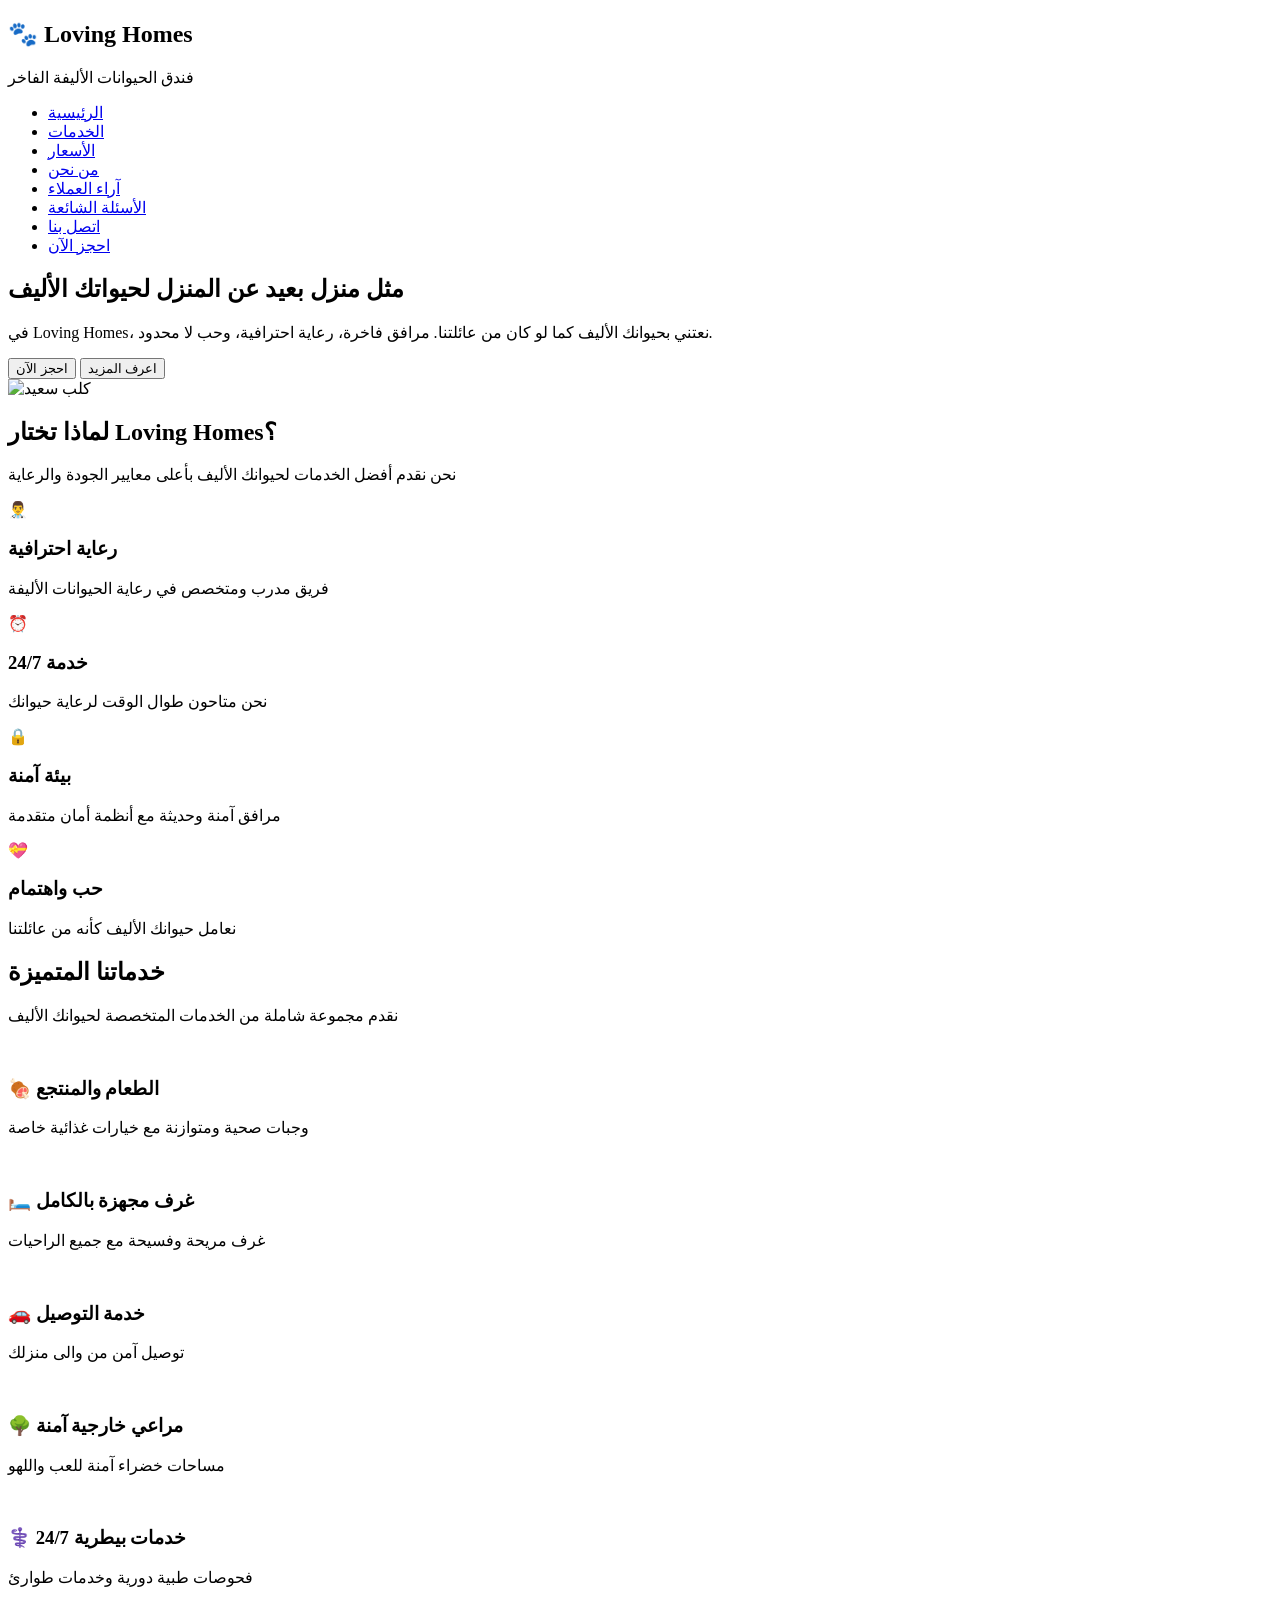
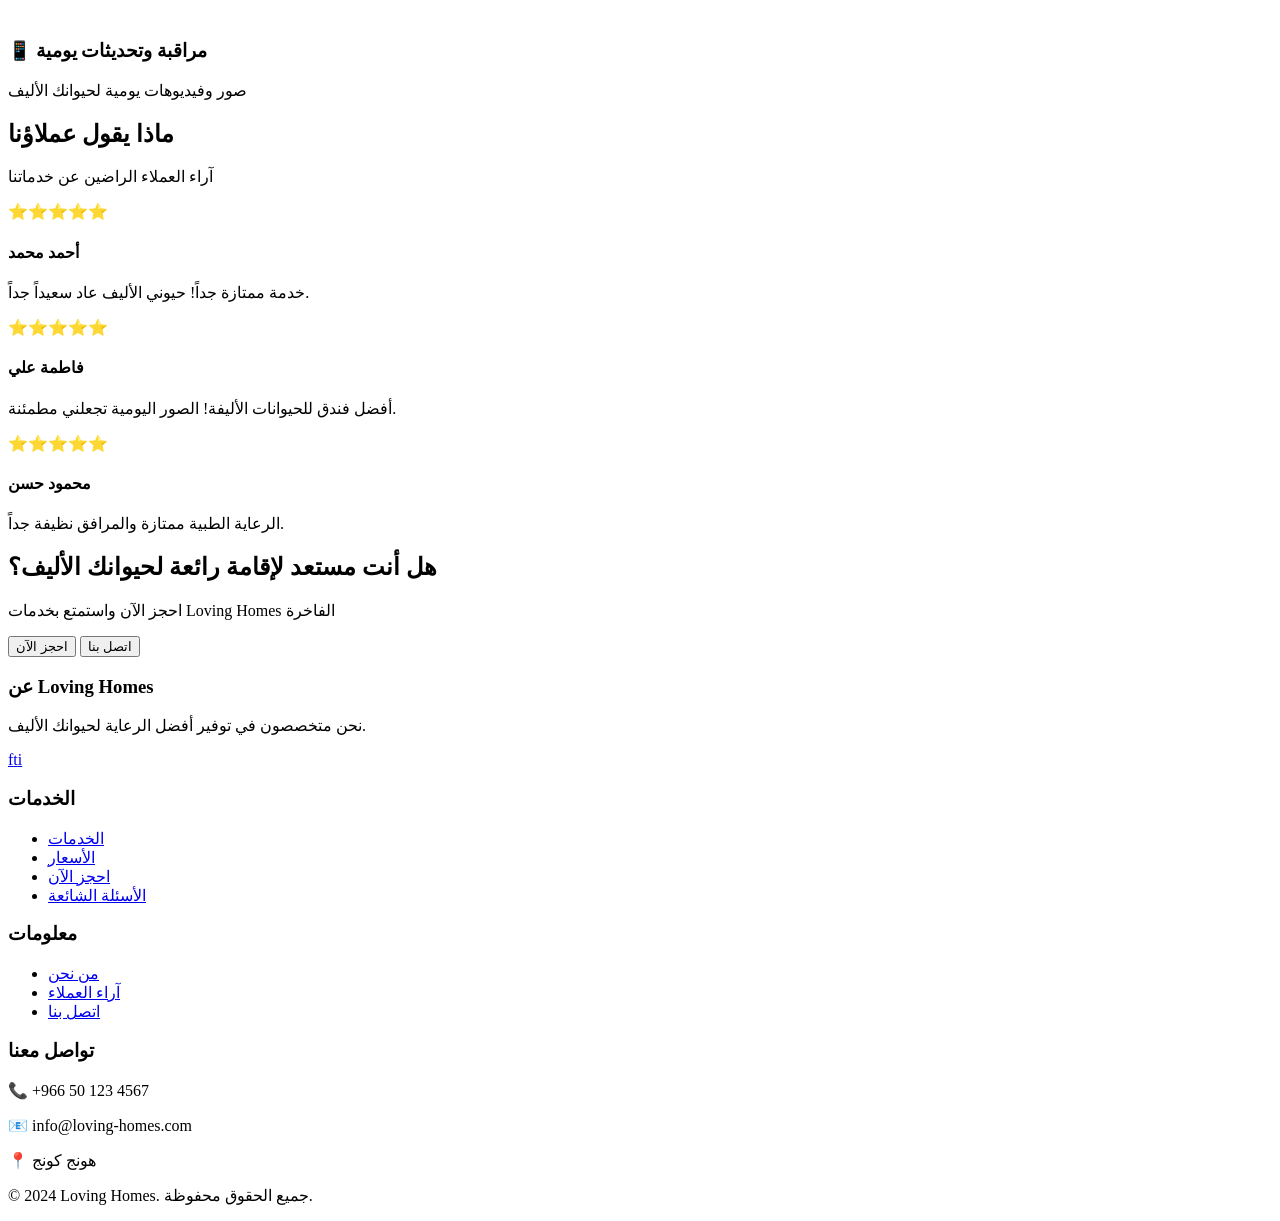
==== index.html @ bfa2dc3f "Add files via upload" ====
<!DOCTYPE html>
<html lang="ar">
<head>
    <meta charset="UTF-8">
    <meta name="viewport" content="width=device-width, initial-scale=1.0">
    <title>Loving Homes - فندق الحيوانات الأليفة الفاخر</title>
    <link rel="preconnect" href="https://fonts.googleapis.com">
    <link rel="preconnect" href="https://fonts.gstatic.com" crossorigin>
    <link href="https://fonts.googleapis.com/css2?family=Tajawal:wght@400;500;600;700;900&display=swap" rel="stylesheet">
    <link rel="stylesheet" href="css/style.css">
</head>
<body>
    <header>
        <div class="container">
            <nav class="navbar">
                <div class="navbar-brand">
                    <h1>🐾 Loving Homes</h1>
                    <p data-i18n="brand_subtitle">فندق الحيوانات الأليفة الفاخر</p>
                </div>
                <ul class="nav-menu">
                    <li><a href="index.html" data-i18n="nav_home">الرئيسية</a></li>
                    <li><a href="pages/services.html" data-i18n="nav_services">الخدمات</a></li>
                    <li><a href="pages/pricing.html" data-i18n="nav_pricing">الأسعار</a></li>
                    <li><a href="pages/about.html" data-i18n="nav_about">من نحن</a></li>
                    <li><a href="pages/testimonials.html" data-i18n="nav_testimonials">آراء العملاء</a></li>
                    <li><a href="pages/faq.html" data-i18n="nav_faq">الأسئلة الشائعة</a></li>
                    <li><a href="pages/contact.html" data-i18n="nav_contact">اتصل بنا</a></li>
                    <li><a href="pages/booking.html" class="btn-book" data-i18n="nav_book">احجز الآن</a></li>
                </ul>
                <div class="hamburger"><span></span><span></span><span></span></div>
            </nav>
        </div>
    </header>

    <section class="hero">
        <div class="container">
            <div class="hero-content">
                <div class="hero-text">
                    <h1 data-i18n="hero_title">مثل <span class="highlight">منزل بعيد عن المنزل</span> لحيواتك الأليف</h1>
                    <p data-i18n="hero_subtitle">في Loving Homes، نعتني بحيوانك الأليف كما لو كان من عائلتنا. مرافق فاخرة، رعاية احترافية، وحب لا محدود.</p>
                    <div class="hero-buttons">
                        <button class="btn btn-primary" onclick="window.location.href='pages/booking.html'" data-i18n="btn_book_now">احجز الآن</button>
                        <button class="btn btn-secondary" onclick="window.location.href='pages/services.html'" data-i18n="btn_learn_more">اعرف المزيد</button>
                    </div>
                </div>
                <div class="hero-banner">
                    <img src="images/yara1.jpg" alt="كلب سعيد">
                </div>
            </div>
        </div>
    </section>

    <section class="why-choose">
        <div class="container">
            <h2 data-i18n="why_choose_title">لماذا تختار Loving Homes؟</h2>
            <p data-i18n="why_choose_subtitle">نحن نقدم أفضل الخدمات لحيوانك الأليف بأعلى معايير الجودة والرعاية</p>
            <div class="features-grid">
                <div class="feature-card">
                    <div class="feature-icon">👨‍⚕️</div>
                    <h3 data-i18n="feat1_title">رعاية احترافية</h3>
                    <p data-i18n="feat1_desc">فريق مدرب ومتخصص في رعاية الحيوانات الأليفة</p>
                </div>
                <div class="feature-card">
                    <div class="feature-icon">⏰</div>
                    <h3 data-i18n="feat2_title">خدمة 24/7</h3>
                    <p data-i18n="feat2_desc">نحن متاحون طوال الوقت لرعاية حيوانك</p>
                </div>
                <div class="feature-card">
                    <div class="feature-icon">🔒</div>
                    <h3 data-i18n="feat3_title">بيئة آمنة</h3>
                    <p data-i18n="feat3_desc">مرافق آمنة وحديثة مع أنظمة أمان متقدمة</p>
                </div>
                <div class="feature-card">
                    <div class="feature-icon">💝</div>
                    <h3 data-i18n="feat4_title">حب واهتمام</h3>
                    <p data-i18n="feat4_desc">نعامل حيوانك الأليف كأنه من عائلتنا</p>
                </div>
            </div>
        </div>
    </section>

    <section class="services">
        <div class="container">
            <h2 class="section-title" data-i18n="services_title">خدماتنا المتميزة</h2>
            <p class="section-subtitle" data-i18n="services_subtitle">نقدم مجموعة شاملة من الخدمات المتخصصة لحيوانك الأليف</p>
            <div class="services-grid">
                <div class="service-card">
                    <div class="service-image"><img src="images/123.jpg" alt=""></div>
                    <div class="service-content">
                        <h3 data-i18n="srv1_title">🍖 الطعام والمنتجع</h3>
                        <p data-i18n="srv1_desc">وجبات صحية ومتوازنة مع خيارات غذائية خاصة</p>
                    </div>
                </div>
                <div class="service-card">
                    <div class="service-image"><img src="images/124.png" alt=""></div>
                    <div class="service-content">
                        <h3 data-i18n="srv2_title">🛏️ غرف مجهزة بالكامل</h3>
                        <p data-i18n="srv2_desc">غرف مريحة وفسيحة مع جميع الراحيات</p>
                    </div>
                </div>
                <div class="service-card">
                    <div class="service-image"><img src="images/125.jpg" alt=""></div>
                    <div class="service-content">
                        <h3 data-i18n="srv3_title">🚗 خدمة التوصيل</h3>
                        <p data-i18n="srv3_desc">توصيل آمن من والى منزلك</p>
                    </div>
                </div>
                <div class="service-card">
                    <div class="service-image"><img src="images/126.png" alt=""></div>
                    <div class="service-content">
                        <h3 data-i18n="srv4_title">🌳 مراعي خارجية آمنة</h3>
                        <p data-i18n="srv4_desc">مساحات خضراء آمنة للعب واللهو</p>
                    </div>
                </div>
                <div class="service-card">
                    <div class="service-image"><img src="images/127.jpg" alt=""></div>
                    <div class="service-content">
                        <h3 data-i18n="srv5_title">⚕️ خدمات بيطرية 24/7</h3>
                        <p data-i18n="srv5_desc">فحوصات طبية دورية وخدمات طوارئ</p>
                    </div>
                </div>
                <div class="service-card">
                    <div class="service-image"><img src="images/128.jpg" alt=""></div>
                    <div class="service-content">
                        <h3 data-i18n="srv6_title">📱 مراقبة وتحديثات يومية</h3>
                        <p data-i18n="srv6_desc">صور وفيديوهات يومية لحيوانك الأليف</p>
                    </div>
                </div>
            </div>
        </div>
    </section>

    <section class="testimonials">
        <div class="container">
            <h2 class="section-title" data-i18n="testimonials_title">ماذا يقول عملاؤنا</h2>
            <p class="section-subtitle" data-i18n="testimonials_subtitle">آراء العملاء الراضين عن خدماتنا</p>
            <div class="testimonials-grid">
                <div class="testimonial-card">
                    <div class="stars">⭐⭐⭐⭐⭐</div>
                    <h4 data-i18n="test_r1_name">أحمد محمد</h4>
                    <p data-i18n="test_r1_text">خدمة ممتازة جداً! حيوني الأليف عاد سعيداً جداً.</p>
                </div>
                <div class="testimonial-card">
                    <div class="stars">⭐⭐⭐⭐⭐</div>
                    <h4 data-i18n="test_r2_name">فاطمة علي</h4>
                    <p data-i18n="test_r2_text">أفضل فندق للحيوانات الأليفة! الصور اليومية تجعلني مطمئنة.</p>
                </div>
                <div class="testimonial-card">
                    <div class="stars">⭐⭐⭐⭐⭐</div>
                    <h4 data-i18n="test_r3_name">محمود حسن</h4>
                    <p data-i18n="test_r3_text">الرعاية الطبية ممتازة والمرافق نظيفة جداً.</p>
                </div>
            </div>
        </div>
    </section>

    <section class="cta-section">
        <div class="container">
            <h2 data-i18n="cta_title">هل أنت مستعد لإقامة رائعة لحيوانك الأليف؟</h2>
            <p data-i18n="cta_subtitle">احجز الآن واستمتع بخدمات Loving Homes الفاخرة</p>
            <div class="cta-buttons">
                <button class="cta-btn cta-btn-primary" onclick="window.location.href='pages/booking.html'" data-i18n="btn_book_now">احجز الآن</button>
                <button class="cta-btn cta-btn-secondary" onclick="window.location.href='pages/contact.html'" data-i18n="btn_contact">اتصل بنا</button>
            </div>
        </div>
    </section>

    <footer>
        <div class="container">
            <div class="footer-content">
                <div class="footer-section">
                    <h3 data-i18n="footer_about_title">عن Loving Homes</h3>
                    <p data-i18n="footer_about_desc">نحن متخصصون في توفير أفضل الرعاية لحيوانك الأليف.</p>
                    <div class="social-icons">
                        <a href="#">f</a><a href="#">t</a><a href="#">i</a>
                    </div>
                </div>
                <div class="footer-section">
                    <h3 data-i18n="footer_services">الخدمات</h3>
                    <ul>
                        <li><a href="pages/services.html" data-i18n="nav_services">الخدمات</a></li>
                        <li><a href="pages/pricing.html" data-i18n="nav_pricing">الأسعار</a></li>
                        <li><a href="pages/booking.html" data-i18n="nav_book">احجز الآن</a></li>
                        <li><a href="pages/faq.html" data-i18n="nav_faq">الأسئلة الشائعة</a></li>
                    </ul>
                </div>
                <div class="footer-section">
                    <h3 data-i18n="footer_info">معلومات</h3>
                    <ul>
                        <li><a href="pages/about.html" data-i18n="nav_about">من نحن</a></li>
                        <li><a href="pages/testimonials.html" data-i18n="nav_testimonials">آراء العملاء</a></li>
                        <li><a href="pages/contact.html" data-i18n="nav_contact">اتصل بنا</a></li>
                    </ul>
                </div>
                <div class="footer-section">
                    <h3 data-i18n="footer_contact_title">تواصل معنا</h3>
                    <p>📞 +966 50 123 4567</p>
                    <p>📧 info@loving-homes.com</p>
                    <p>📍 <span data-i18n="contact_address2">هونج كونج</span></p>
                </div>
            </div>
            <div class="footer-bottom">
                <p>&copy; 2024 Loving Homes. <span data-i18n="footer_rights">جميع الحقوق محفوظة.</span></p>
            </div>
        </div>
    </footer>

    <script src="js/script.js"></script>
</body>
</html>
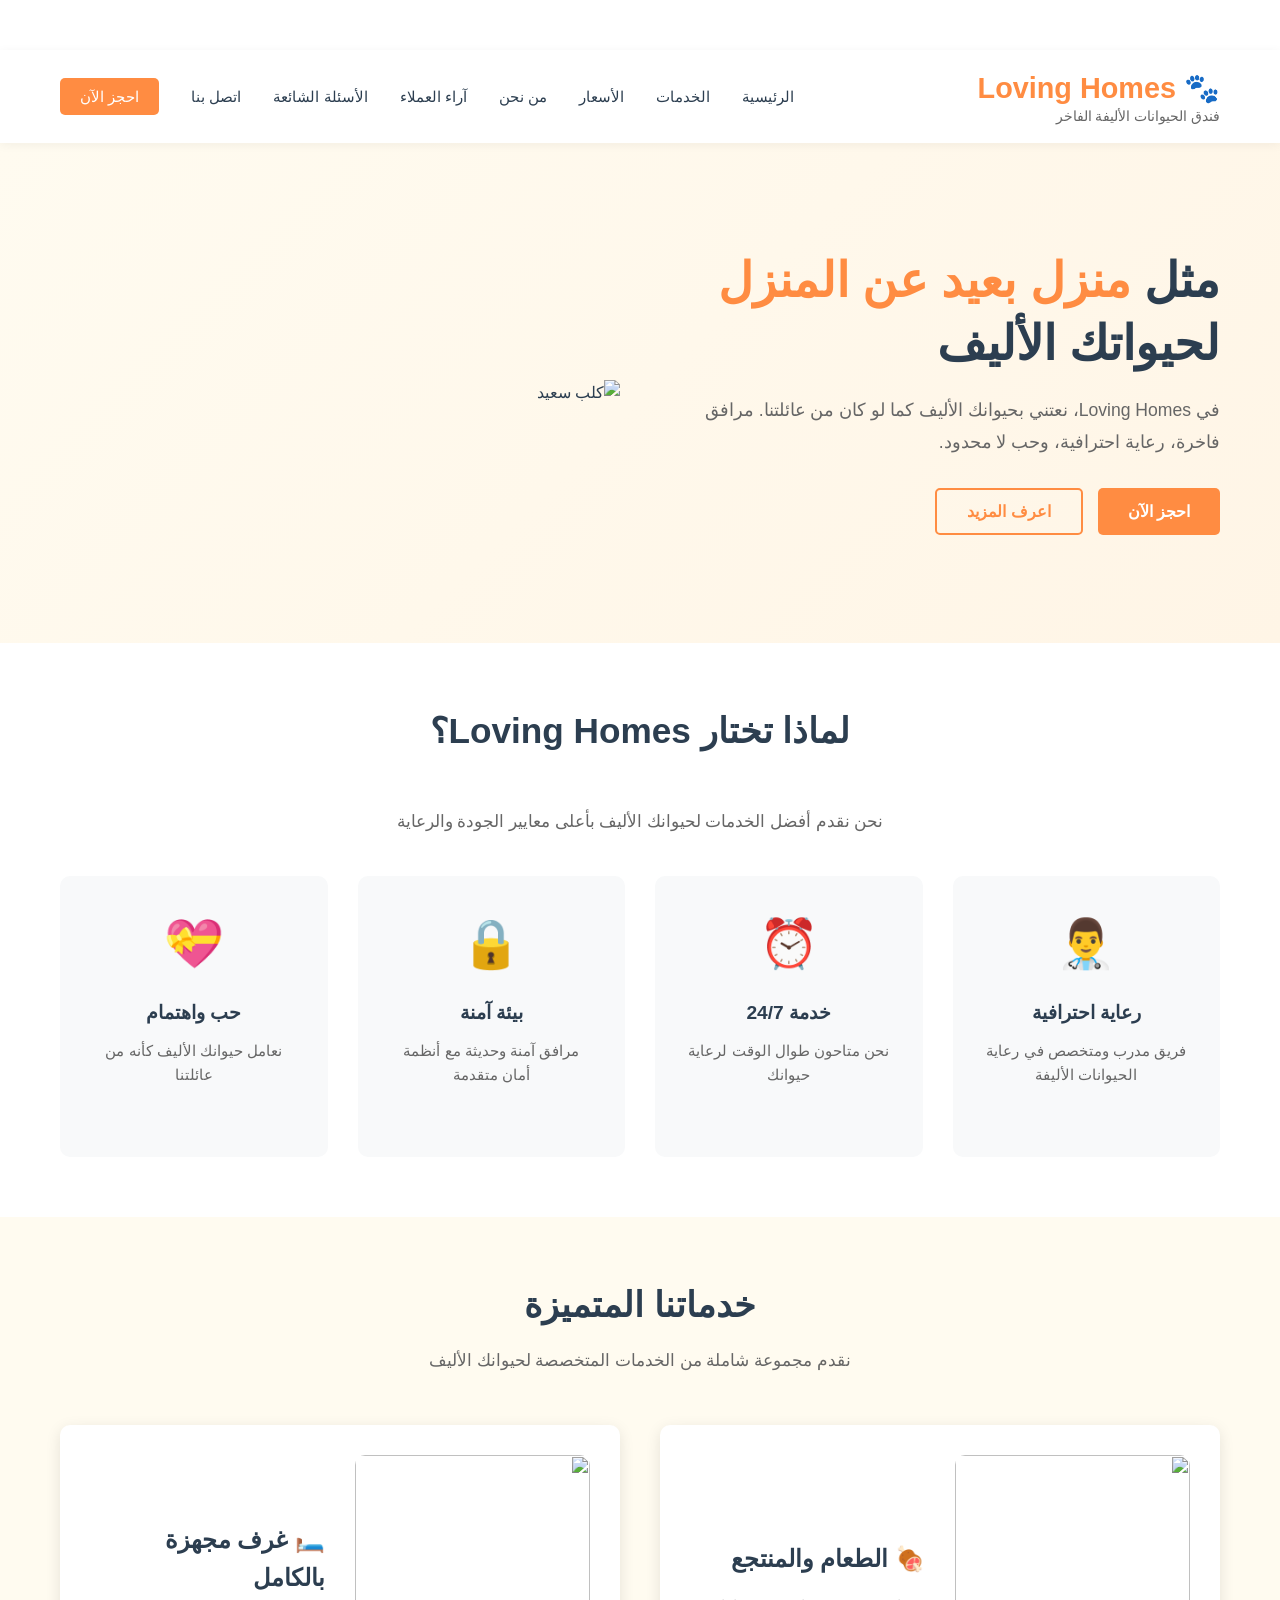
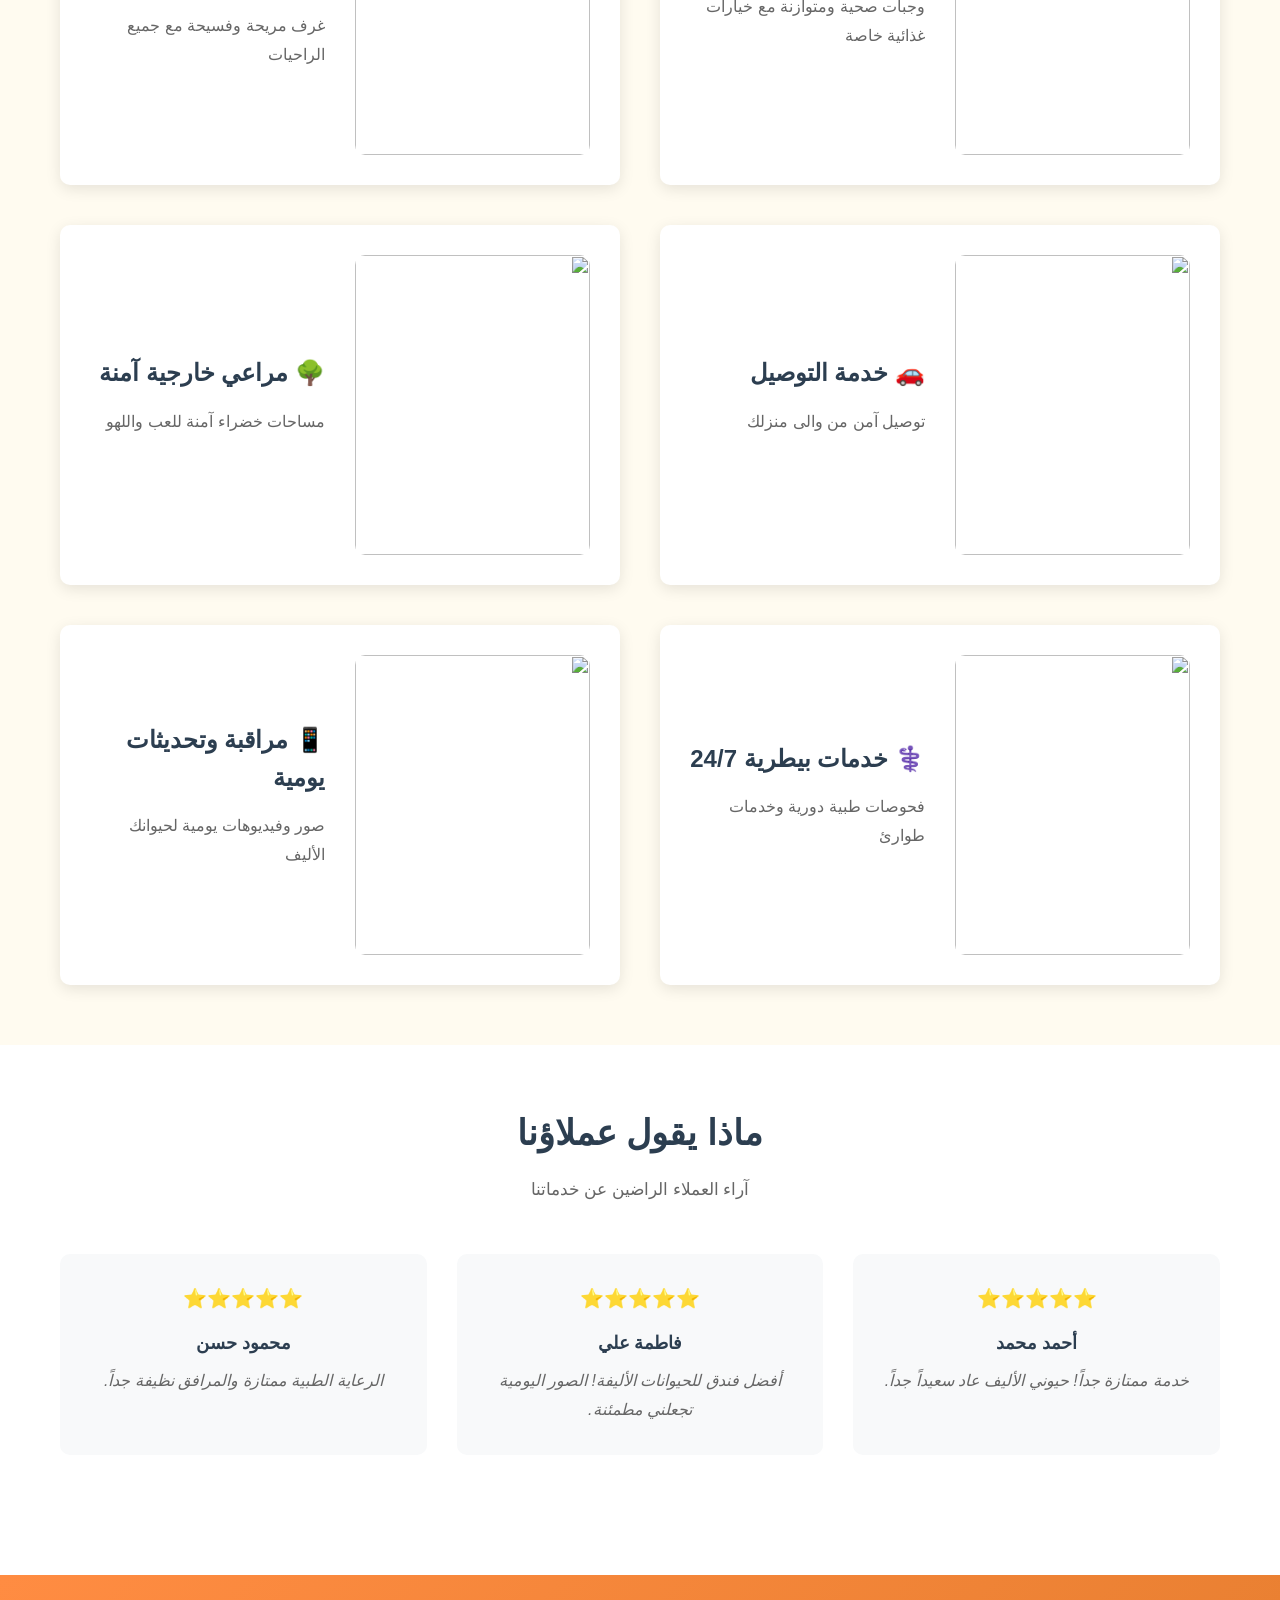
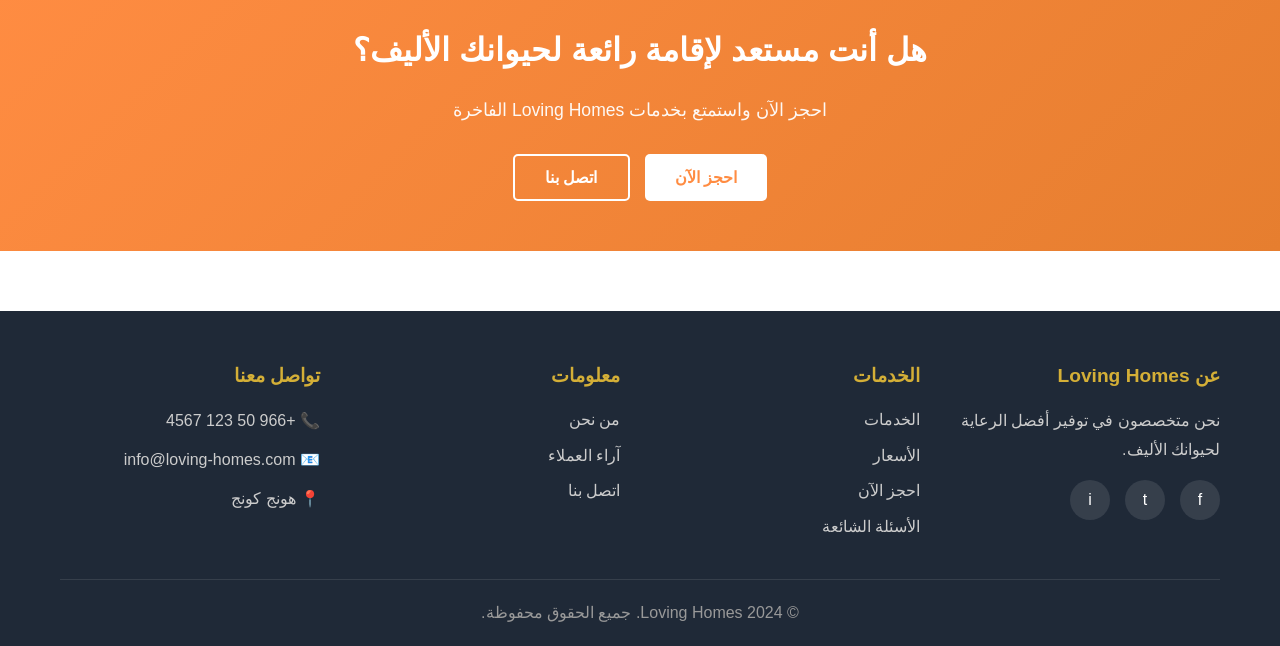
==== commit 171f64a5: "Update index.html" ====
--- a/index.html
+++ b/index.html
@@ -7,7 +7,7 @@
     <link rel="preconnect" href="https://fonts.googleapis.com">
     <link rel="preconnect" href="https://fonts.gstatic.com" crossorigin>
     <link href="https://fonts.googleapis.com/css2?family=Tajawal:wght@400;500;600;700;900&display=swap" rel="stylesheet">
-    <link rel="stylesheet" href="css/style.css">
+    <link rel="stylesheet" href="style.css">
 </head>
 <body>
     <header>
--- a/style.css
+++ b/style.css
@@ -0,0 +1,1757 @@
+/* ==================== ROOT VARIABLES (متغيرات الألوان والظلال) ====================
+   هنا بنعرف كل الألوان والقيم المتكررة في الموقع كمتغيرات CSS
+   بدل ما نكرر نفس اللون في كل مكان، بنكتبه مرة واحدة هنا ونستخدم اسمه
+   مثلاً: var(--primary-orange) بدل ما نكتب #FF8C42 في كل مكان
+==================== */
+:root {
+    --primary-orange: #FF8C42;      /* اللون البرتقالي الرئيسي للموقع */
+    --secondary-gold: #D4AF37;      /* اللون الذهبي الثانوي */
+    --dark-bg: #1F2937;             /* لون الخلفية الداكنة (الفوتر) */
+    --light-bg: #F8F9FA;            /* لون الخلفية الفاتحة */
+    --cream-bg: #FFFBF0;            /* لون الخلفية الكريمي/الدافئ */
+    --text-dark: #2C3E50;           /* لون النص الداكن الرئيسي */
+    --text-light: #666;             /* لون النص الفاتح (الوصف والتفاصيل) */
+    --blue-package: #3B82F6;        /* لون حزمة اليوم الزرقاء */
+    --purple-package: #8B5CF6;      /* لون الحزمة المميزة البنفسجية */
+    --border-color: #E5E7EB;        /* لون الحدود والفواصل */
+    --shadow: 0 4px 15px rgba(0, 0, 0, 0.1);              /* ظل خفيف افتراضي */
+    --shadow-hover: 0 8px 25px rgba(255, 140, 66, 0.2);   /* ظل عند الـ hover باللون البرتقالي */
+}
+
+/* ==================== GENERAL STYLES (الأنماط العامة لكل الموقع) ====================
+   هذه الأنماط تؤثر على كل عناصر الموقع بشكل عام
+==================== */
+* {
+    margin: 0;          /* إلغاء الـ margin الافتراضي من كل العناصر */
+    padding: 0;         /* إلغاء الـ padding الافتراضي من كل العناصر */
+    box-sizing: border-box; /* يجعل الـ padding والـ border جزء من الحجم الكلي للعنصر */
+}
+
+html {
+    scroll-behavior: smooth; /* تفعيل التمرير السلس عند الضغط على روابط الأقسام */
+}
+
+body {
+    font-family: 'Tajawal', sans-serif; /* خط عربي احترافي يدعم العربية والإنجليزية */
+    direction: rtl;                     /* اتجاه النص من اليمين لليسار (للعربية) */
+    background-color: #fff;             /* خلفية بيضاء للصفحة */
+    color: var(--text-dark);            /* لون النص الافتراضي */
+    line-height: 1.6;                   /* ارتفاع السطر للقراءة المريحة */
+}
+
+/* الحاوية الرئيسية - تحدد عرض المحتوى وتوسطه في الصفحة */
+.container {
+    max-width: 1200px;  /* أقصى عرض للمحتوى */
+    margin: 0 auto;     /* توسيط أفقي تلقائي */
+    padding: 0 20px;    /* مسافة جانبية صغيرة لتجنب لصق المحتوى بالحواف */
+}
+
+/* ==================== HEADER & NAVIGATION (الهيدر وشريط التنقل) ====================
+   الهيدر ثابت في أعلى الصفحة ويظهر فوق كل المحتوى
+==================== */
+header {
+    background-color: #fff;
+    box-shadow: 0 2px 10px rgba(0, 0, 0, 0.05); /* ظل خفيف يميزه عن المحتوى */
+    position: sticky;   /* يبقى ثابتاً في الأعلى عند التمرير */
+    top: 0;             /* ملتصق بأعلى الصفحة */
+    z-index: 1000;      /* يظهر فوق كل العناصر الأخرى */
+}
+
+/* شريط التنقل - يوزع الشعار وروابط القائمة بشكل أفقي */
+.navbar {
+    display: flex;
+    justify-content: space-between; /* الشعار على اليمين، الروابط على اليسار */
+    align-items: center;            /* توسيط عمودي */
+    padding: 15px 0;
+    flex-wrap: wrap;                /* يسمح بالالتفاف على الشاشات الصغيرة */
+}
+
+/* اسم الموقع في الشعار */
+.navbar-brand h1 {
+    font-size: 1.8rem;
+    color: var(--primary-orange); /* لون برتقالي مميز للشعار */
+    font-weight: 900;
+}
+
+/* الجملة الوصفية تحت الشعار */
+.navbar-brand p {
+    font-size: 0.85rem;
+    color: var(--text-light);
+    margin-top: -5px; /* ترفعه قليلاً تحت الشعار */
+}
+
+/* قائمة روابط التنقل */
+.nav-menu {
+    display: flex;
+    list-style: none;   /* إخفاء النقاط الافتراضية للقائمة */
+    gap: 2rem;          /* مسافة بين كل رابط */
+    align-items: center;
+}
+
+/* روابط التنقل */
+.nav-menu a {
+    text-decoration: none;             /* إخفاء التسطير */
+    color: var(--text-dark);
+    font-weight: 500;
+    transition: color 0.3s ease;       /* انتقال سلس للون عند الـ hover */
+    font-size: 0.95rem;
+}
+
+/* لون الرابط عند المرور فوقه */
+.nav-menu a:hover {
+    color: var(--primary-orange);
+}
+
+/* زر "احجز الآن" في الناف - يختلف عن باقي الروابط بخلفية ملونة */
+.btn-book {
+    background-color: var(--primary-orange) !important;
+    color: white !important;
+    padding: 10px 20px !important;
+    border-radius: 5px;
+    transition: background-color 0.3s ease;
+}
+
+.btn-book:hover {
+    background-color: #E67E2F !important; /* درجة أغمق عند الـ hover */
+}
+
+.contact-info {
+    display: flex;
+    gap: 2rem;
+    font-size: 0.9rem;
+    color: var(--text-light);
+}
+
+.contact-info span {
+    display: flex;
+    align-items: center;
+    gap: 0.5rem;
+}
+
+/* أيقونة القائمة للموبايل (ثلاثة خطوط - hamburger menu) */
+.hamburger {
+    display: none;          /* مخفي على الشاشات الكبيرة */
+    flex-direction: column;
+    cursor: pointer;
+}
+
+/* كل خط من خطوط الـ hamburger */
+.hamburger span {
+    width: 25px;
+    height: 3px;
+    background-color: var(--text-dark);
+    margin: 5px 0;
+    transition: 0.3s; /* للأنيميشن المستقبلية */
+}
+
+/* ==================== HERO SECTION (القسم الرئيسي في أعلى الصفحة) ====================
+   أول شيء يراه الزائر - يحتوي على الشعار والصورة الرئيسية
+==================== */
+.hero {
+    background: linear-gradient(135deg, var(--cream-bg) 0%, #FFF5E6 100%); /* تدرج لوني دافئ */
+    padding: 60px 0;
+    display: flex;
+    align-items: center;
+    min-height: 500px; /* ارتفاع أدنى لضمان مظهر جيد */
+}
+
+/* شبكة العمودين: النص على اليمين، الصورة على اليسار */
+.hero-content {
+    display: grid;
+    grid-template-columns: 1fr 1fr; /* عمودان متساويان */
+    gap: 40px;
+    align-items: center;
+}
+
+/* العنوان الرئيسي الكبير */
+.hero-text h1 {
+    font-size: 3rem;
+    color: var(--text-dark);
+    margin-bottom: 20px;
+    line-height: 1.3; /* مسافة بين السطور للعنوان الكبير */
+}
+
+/* الكلمات المميزة باللون البرتقالي داخل العنوان */
+.hero-text h1 .highlight {
+    color: var(--primary-orange);
+}
+
+/* الفقرة الوصفية */
+.hero-text p {
+    font-size: 1.1rem;
+    color: var(--text-light);
+    margin-bottom: 30px;
+    line-height: 1.8;
+}
+
+/* حاوية الأزرار في الهيرو */
+.hero-buttons {
+    display: flex;
+    gap: 15px;
+}
+
+/* ==================== BUTTONS (الأزرار العامة) ==================== */
+.btn {
+    padding: 12px 30px;
+    border: none;
+    border-radius: 5px;
+    font-size: 1rem;
+    font-weight: 600;
+    cursor: pointer;
+    transition: all 0.3s ease;
+    font-family: 'Tajawal', sans-serif;
+}
+
+/* الزر الأساسي - برتقالي ممتلئ */
+.btn-primary {
+    background-color: var(--primary-orange);
+    color: white;
+}
+
+.btn-primary:hover {
+    background-color: #E67E2F;
+    transform: translateY(-2px);       /* يرتفع قليلاً عند الـ hover */
+    box-shadow: var(--shadow-hover);
+}
+
+/* الزر الثانوي - شفاف مع حدود */
+.btn-secondary {
+    background-color: transparent;
+    color: var(--primary-orange);
+    border: 2px solid var(--primary-orange);
+}
+
+.btn-secondary:hover {
+    background-color: var(--primary-orange);
+    color: white; /* يتحول لأبيض على خلفية برتقالية */
+}
+
+/* صورة الهيرو */
+.hero-image {
+    border-radius: 15px;
+    overflow: hidden;
+    box-shadow: var(--shadow);
+}
+
+.hero-image img {
+    width: 100%;
+    height: auto;
+    display: block;
+}
+
+/* صورة الهيرو بحجم ثابت */
+.hero img {
+  width: 100%;
+  height: 400px;
+  object-fit: cover; /* تقليص الصورة بدون تشويه */
+}
+
+/* ==================== WHY CHOOSE US (لماذا تختارنا؟) ==================== */
+.why-choose {
+    padding: 60px 0;
+    background-color: #fff;
+}
+
+.why-choose h2 {
+    text-align: center;
+    font-size: 2.2rem;
+    margin-bottom: 50px;
+    color: var(--text-dark);
+}
+
+.why-choose p {
+    text-align: center;
+    color: var(--text-light);
+    margin-bottom: 40px;
+    font-size: 1.05rem;
+}
+
+/* شبكة 4 بطاقات الميزات */
+.features-grid {
+    display: grid;
+    grid-template-columns: repeat(4, 1fr); /* 4 أعمدة متساوية */
+    gap: 30px;
+}
+
+/* بطاقة الميزة الفردية */
+.feature-card {
+    text-align: center;
+    padding: 30px;
+    background-color: var(--light-bg);
+    border-radius: 10px;
+    transition: all 0.3s ease;
+}
+
+/* تأثير الرفع عند المرور فوق البطاقة */
+.feature-card:hover {
+    transform: translateY(-5px);
+    box-shadow: var(--shadow-hover);
+}
+
+/* أيقونة الإيموجي الكبيرة */
+.feature-icon {
+    font-size: 3rem;
+    margin-bottom: 15px;
+}
+
+.feature-card h3 {
+    font-size: 1.2rem;
+    margin-bottom: 10px;
+    color: var(--text-dark);
+}
+
+.feature-card p {
+    font-size: 0.95rem;
+    color: var(--text-light);
+}
+
+/* ==================== SERVICES SECTION (قسم الخدمات) ==================== */
+.services {
+    padding: 60px 0;
+    background-color: var(--cream-bg);
+}
+
+/* عناوين الأقسام العامة */
+.section-title {
+    text-align: center;
+    font-size: 2.2rem;
+    margin-bottom: 15px;
+    color: var(--text-dark);
+}
+
+.section-subtitle {
+    text-align: center;
+    color: var(--text-light);
+    margin-bottom: 50px;
+    font-size: 1.05rem;
+}
+
+/* شبكة بطاقات الخدمات - عمودان */
+.services-grid {
+    display: grid;
+    grid-template-columns: repeat(2, 1fr);
+    gap: 40px;
+}
+
+/* بطاقة الخدمة - تحتوي على صورة ونص جنباً لجنب */
+.service-card {
+    display: grid;
+    grid-template-columns: 1fr 1fr;
+    gap: 30px;
+    align-items: center;
+    background-color: white;
+    padding: 30px;
+    border-radius: 10px;
+    box-shadow: var(--shadow);
+    transition: all 0.3s ease;
+}
+
+.service-card:hover {
+    box-shadow: var(--shadow-hover);
+}
+
+/* حاوية صورة الخدمة */
+.service-image {
+    border-radius: 10px;
+    overflow: hidden; /* لتطبيق الـ border-radius على الصورة */
+}
+
+/* صورة الخدمة بارتفاع ثابت */
+.service-image img {
+    width: 100%;
+    height: 300px;
+    object-fit: cover; /* تقليص بدون تشويه */
+    display: block;
+}
+
+/* عنوان الخدمة مع الأيقونة */
+.service-content h3 {
+    font-size: 1.5rem;
+    margin-bottom: 15px;
+    color: var(--text-dark);
+    display: flex;
+    align-items: center;
+    gap: 10px;
+}
+
+.service-icon {
+    font-size: 1.8rem;
+    color: var(--secondary-gold);
+}
+
+.service-content p {
+    color: var(--text-light);
+    margin-bottom: 20px;
+    line-height: 1.8;
+}
+
+/* قائمة ميزات الخدمة */
+.service-features {
+    list-style: none;
+}
+
+/* كل عنصر في القائمة مع نقطة ذهبية مخصصة */
+.service-features li {
+    padding: 8px 0;
+    color: var(--text-light);
+    position: relative;
+    padding-right: 20px; /* مسافة للنقطة */
+}
+
+/* النقطة الذهبية قبل كل عنصر */
+.service-features li:before {
+    content: "•";
+    position: absolute;
+    right: 0;
+    color: var(--secondary-gold);
+    font-weight: bold;
+    font-size: 1.2rem;
+}
+
+/* ==================== TESTIMONIALS (آراء العملاء) ==================== */
+.testimonials {
+    padding: 60px 0;
+    background-color: #fff;
+}
+
+/* شبكة 3 بطاقات للآراء */
+.testimonials-grid {
+    display: grid;
+    grid-template-columns: repeat(3, 1fr);
+    gap: 30px;
+}
+
+/* بطاقة الرأي الفردية */
+.testimonial-card {
+    background-color: var(--light-bg);
+    padding: 30px;
+    border-radius: 10px;
+    text-align: center;
+    transition: all 0.3s ease;
+}
+
+.testimonial-card:hover {
+    transform: translateY(-5px);
+    box-shadow: var(--shadow-hover);
+}
+
+/* النجوم الذهبية */
+.stars {
+    color: var(--secondary-gold);
+    font-size: 1.2rem;
+    margin-bottom: 15px;
+}
+
+.testimonial-card h4 {
+    font-size: 1.1rem;
+    margin-bottom: 10px;
+    color: var(--text-dark);
+}
+
+.testimonial-card p {
+    color: var(--text-light);
+    font-style: italic; /* مائل للاقتباسات */
+    line-height: 1.8;
+}
+
+/* ==================== PRICING SECTION (الأسعار والحزم) ==================== */
+.pricing {
+    padding: 60px 0;
+    background-color: var(--cream-bg);
+}
+
+.pricing-intro {
+    text-align: center;
+    margin-bottom: 50px;
+}
+
+.pricing-intro h2 {
+    font-size: 2.2rem;
+    margin-bottom: 15px;
+    color: var(--text-dark);
+}
+
+.pricing-intro p {
+    color: var(--text-light);
+    font-size: 1.05rem;
+}
+
+/* شارة صغيرة ذهبية */
+.pricing-highlight {
+    display: inline-block;
+    background-color: var(--secondary-gold);
+    color: white;
+    padding: 5px 15px;
+    border-radius: 20px;
+    font-size: 0.9rem;
+    margin-top: 10px;
+}
+
+/* شبكة 3 بطاقات أسعار */
+.pricing-cards {
+    display: grid;
+    grid-template-columns: repeat(3, 1fr);
+    gap: 30px;
+    margin-bottom: 60px;
+}
+
+/* بطاقة السعر */
+.pricing-card {
+    background-color: white;
+    border-radius: 15px;
+    overflow: hidden;
+    box-shadow: var(--shadow);
+    transition: all 0.3s ease;
+    position: relative;
+}
+
+/* البطاقة المميزة (الكلاسيكية) أكبر قليلاً */
+.pricing-card.featured {
+    transform: scale(1.05);
+    box-shadow: 0 10px 30px rgba(255, 140, 66, 0.3);
+}
+
+.pricing-card:hover {
+    box-shadow: var(--shadow-hover);
+}
+
+/* رأس بطاقة السعر الملون */
+.pricing-header {
+    padding: 30px;
+    text-align: center;
+    color: white;
+    border-bottom: 4px solid;
+}
+
+/* ألوان مختلفة لكل حزمة */
+.pricing-card:nth-child(1) .pricing-header {
+    background-color: var(--blue-package);
+    border-bottom-color: var(--blue-package);
+}
+
+.pricing-card:nth-child(2) .pricing-header {
+    background-color: var(--primary-orange);
+    border-bottom-color: var(--primary-orange);
+}
+
+.pricing-card:nth-child(3) .pricing-header {
+    background-color: var(--purple-package);
+    border-bottom-color: var(--purple-package);
+}
+
+.pricing-card.featured .pricing-header {
+    background-color: var(--primary-orange);
+}
+
+.pricing-header h3 {
+    font-size: 1.3rem;
+    margin-bottom: 10px;
+}
+
+.pricing-header p {
+    font-size: 0.9rem;
+    opacity: 0.9;
+}
+
+.pricing-body {
+    padding: 30px;
+}
+
+/* السعر الكبير */
+.price {
+    font-size: 2.5rem;
+    font-weight: 900;
+    color: var(--text-dark);
+    margin-bottom: 5px;
+}
+
+.price-currency {
+    font-size: 1rem;
+    font-weight: 600;
+}
+
+.price-period {
+    color: var(--text-light);
+    font-size: 0.95rem;
+    margin-bottom: 25px;
+}
+
+/* قائمة مميزات الحزمة */
+.features-list {
+    list-style: none;
+    margin-bottom: 25px;
+}
+
+.features-list li {
+    padding: 10px 0;
+    color: var(--text-light);
+    position: relative;
+    padding-right: 20px;
+}
+
+/* علامة صح ذهبية */
+.features-list li:before {
+    content: "✓";
+    position: absolute;
+    right: 0;
+    color: var(--secondary-gold);
+    font-weight: bold;
+}
+
+/* زر الحجز في بطاقة الأسعار */
+.pricing-btn {
+    width: 100%;
+    padding: 12px;
+    border: none;
+    border-radius: 5px;
+    font-size: 1rem;
+    font-weight: 600;
+    cursor: pointer;
+    transition: all 0.3s ease;
+    font-family: 'Tajawal', sans-serif;
+}
+
+/* كل زر بلون يطابق حزمته */
+.pricing-card:nth-child(1) .pricing-btn {
+    background-color: var(--blue-package);
+    color: white;
+}
+
+.pricing-card:nth-child(2) .pricing-btn {
+    background-color: var(--primary-orange);
+    color: white;
+}
+
+.pricing-card:nth-child(3) .pricing-btn {
+    background-color: var(--purple-package);
+    color: white;
+}
+
+.pricing-btn:hover {
+    transform: translateY(-2px);
+    box-shadow: var(--shadow-hover);
+}
+
+/* ==================== CUSTOM PACKAGES (الحزم المخصصة) ==================== */
+.custom-packages {
+    background-color: white;
+    padding: 40px 0;
+}
+
+.custom-packages h3 {
+    text-align: center;
+    font-size: 1.8rem;
+    margin-bottom: 10px;
+    color: var(--text-dark);
+}
+
+.custom-packages p {
+    text-align: center;
+    color: var(--text-light);
+    margin-bottom: 30px;
+}
+
+.custom-grid {
+    display: grid;
+    grid-template-columns: repeat(3, 1fr);
+    gap: 30px;
+}
+
+.custom-card {
+    background-color: var(--light-bg);
+    padding: 25px;
+    border-radius: 10px;
+    text-align: center;
+    transition: all 0.3s ease;
+}
+
+.custom-card:hover {
+    transform: translateY(-5px);
+    box-shadow: var(--shadow-hover);
+}
+
+/* الشارة الصغيرة فوق البطاقة */
+.custom-label {
+    display: inline-block;
+    background-color: var(--secondary-gold);
+    color: white;
+    padding: 5px 15px;
+    border-radius: 20px;
+    font-size: 0.85rem;
+    margin-bottom: 15px;
+}
+
+.custom-card h4 {
+    font-size: 1.1rem;
+    margin-bottom: 10px;
+    color: var(--text-dark);
+}
+
+.custom-card p {
+    color: var(--text-light);
+    font-size: 0.95rem;
+    margin-bottom: 15px;
+}
+
+/* رابط "اعرف أكثر" مع سهم */
+.custom-link {
+    color: var(--primary-orange);
+    text-decoration: none;
+    font-weight: 600;
+    display: inline-flex;
+    align-items: center;
+    gap: 5px;
+    transition: all 0.3s ease;
+}
+
+.custom-link:hover {
+    gap: 10px; /* السهم يتحرك للخارج عند الـ hover */
+}
+
+/* ==================== ADDITIONAL SERVICES (الخدمات الإضافية) ==================== */
+.additional-services {
+    background-color: var(--light-bg);
+    padding: 40px 0;
+}
+
+.additional-services h3 {
+    text-align: center;
+    font-size: 1.8rem;
+    margin-bottom: 10px;
+    color: var(--text-dark);
+}
+
+.additional-services p {
+    text-align: center;
+    color: var(--text-light);
+    margin-bottom: 30px;
+}
+
+/* صف خدمة واحدة مع السعر */
+.service-item {
+    background-color: white;
+    padding: 20px;
+    border-radius: 8px;
+    display: flex;
+    justify-content: space-between; /* الاسم يمين، السعر يسار */
+    align-items: center;
+    margin-bottom: 15px;
+    box-shadow: var(--shadow);
+}
+
+.service-item-name {
+    font-weight: 600;
+    color: var(--text-dark);
+}
+
+.service-item-price {
+    color: var(--primary-orange);
+    font-weight: 700;
+    font-size: 1.1rem;
+}
+
+/* ==================== CTA SECTION (قسم الدعوة للإجراء - Call to Action) ====================
+   القسم البرتقالي الذي يشجع الزائر على الحجز
+==================== */
+.cta-section {
+    background: linear-gradient(135deg, var(--primary-orange) 0%, #E67E2F 100%);
+    color: white;
+    padding: 50px 0;
+    text-align: center;
+    margin: 60px 0;
+}
+
+.cta-section h2 {
+    font-size: 2rem;
+    margin-bottom: 20px;
+}
+
+.cta-section p {
+    font-size: 1.1rem;
+    margin-bottom: 30px;
+    opacity: 0.95;
+}
+
+.cta-buttons {
+    display: flex;
+    gap: 15px;
+    justify-content: center;
+}
+
+.cta-btn {
+    padding: 12px 30px;
+    border: none;
+    border-radius: 5px;
+    font-size: 1rem;
+    font-weight: 600;
+    cursor: pointer;
+    transition: all 0.3s ease;
+    font-family: 'Tajawal', sans-serif;
+}
+
+/* الزر الأبيض على خلفية برتقالية */
+.cta-btn-primary {
+    background-color: white;
+    color: var(--primary-orange);
+}
+
+.cta-btn-primary:hover {
+    transform: translateY(-2px);
+    box-shadow: 0 8px 20px rgba(0, 0, 0, 0.2);
+}
+
+/* الزر الشفاف مع حدود بيضاء */
+.cta-btn-secondary {
+    background-color: transparent;
+    color: white;
+    border: 2px solid white;
+}
+
+.cta-btn-secondary:hover {
+    background-color: white;
+    color: var(--primary-orange);
+}
+
+/* ==================== ABOUT SECTION (من نحن) ==================== */
+.about {
+    padding: 60px 0;
+    background-color: #fff;
+}
+
+/* تخطيط عمودين: نص وصورة */
+.about-content {
+    display: grid;
+    grid-template-columns: 1fr 1fr;
+    gap: 40px;
+    align-items: center;
+}
+
+.about-text h2 {
+    font-size: 2.2rem;
+    margin-bottom: 20px;
+    color: var(--text-dark);
+}
+
+.about-text p {
+    color: var(--text-light);
+    margin-bottom: 20px;
+    line-height: 1.8;
+    font-size: 1.05rem;
+}
+
+.about-image {
+    border-radius: 15px;
+    overflow: hidden;
+    box-shadow: var(--shadow);
+}
+
+.about-image img {
+    width: 100%;
+    height: auto;
+    display: block;
+}
+
+/* ==================== CONTACT FORM (نموذج التواصل) ==================== */
+.contact-section {
+    padding: 60px 0;
+    background-color: var(--cream-bg);
+}
+
+.contact-form {
+    max-width: 600px;
+    margin: 0 auto; /* توسيط النموذج */
+    background-color: white;
+    padding: 40px;
+    border-radius: 10px;
+    box-shadow: var(--shadow);
+}
+
+/* مجموعة حقل (label + input) */
+.form-group {
+    margin-bottom: 25px;
+}
+
+.form-group label {
+    display: block;
+    margin-bottom: 8px;
+    font-weight: 600;
+    color: var(--text-dark);
+}
+
+/* حقول الإدخال والنص */
+.form-group input,
+.form-group textarea {
+    width: 100%;
+    padding: 12px;
+    border: 1px solid var(--border-color);
+    border-radius: 5px;
+    font-family: 'Tajawal', sans-serif;
+    font-size: 1rem;
+    transition: border-color 0.3s ease;
+}
+
+/* تأثير التركيز - حدود برتقالية + ظل خفيف */
+.form-group input:focus,
+.form-group textarea:focus {
+    outline: none;
+    border-color: var(--primary-orange);
+    box-shadow: 0 0 0 3px rgba(255, 140, 66, 0.1); /* هالة برتقالية شفافة */
+}
+
+.form-group textarea {
+    resize: vertical;   /* يسمح بتمديد النص عمودياً فقط */
+    min-height: 150px;
+}
+
+/* زر إرسال النموذج */
+.form-submit {
+    width: 100%;
+    padding: 12px;
+    background-color: var(--primary-orange);
+    color: white;
+    border: none;
+    border-radius: 5px;
+    font-size: 1rem;
+    font-weight: 600;
+    cursor: pointer;
+    transition: all 0.3s ease;
+    font-family: 'Tajawal', sans-serif;
+}
+
+.form-submit:hover {
+    background-color: #E67E2F;
+    transform: translateY(-2px);
+    box-shadow: var(--shadow-hover);
+}
+
+/* ==================== FOOTER (تذييل الصفحة) ==================== */
+footer {
+    background-color: var(--dark-bg); /* خلفية داكنة */
+    color: white;
+    padding: 50px 0 20px;
+}
+
+/* شبكة 4 أعمدة في الفوتر */
+.footer-content {
+    display: grid;
+    grid-template-columns: repeat(4, 1fr);
+    gap: 40px;
+    margin-bottom: 30px;
+}
+
+/* عنوان كل قسم في الفوتر بلون ذهبي */
+.footer-section h3 {
+    font-size: 1.2rem;
+    margin-bottom: 15px;
+    color: var(--secondary-gold);
+}
+
+.footer-section p {
+    color: #ccc; /* لون فاتح على الخلفية الداكنة */
+    line-height: 1.8;
+    margin-bottom: 10px;
+}
+
+.footer-section ul {
+    list-style: none;
+}
+
+.footer-section ul li {
+    margin-bottom: 10px;
+}
+
+.footer-section ul li a {
+    color: #ccc;
+    text-decoration: none;
+    transition: color 0.3s ease;
+}
+
+.footer-section ul li a:hover {
+    color: var(--secondary-gold); /* ذهبي عند الـ hover */
+}
+
+/* أيقونات التواصل الاجتماعي */
+.social-icons {
+    display: flex;
+    gap: 15px;
+    margin-top: 15px;
+}
+
+/* دائرة شفافة لكل أيقونة */
+.social-icons a {
+    display: inline-flex;
+    align-items: center;
+    justify-content: center;
+    width: 40px;
+    height: 40px;
+    background-color: rgba(255, 255, 255, 0.1);
+    border-radius: 50%;
+    color: white;
+    text-decoration: none;
+    transition: all 0.3s ease;
+}
+
+.social-icons a:hover {
+    background-color: var(--primary-orange);
+    transform: translateY(-3px); /* ترتفع عند الـ hover */
+}
+
+/* الشريط السفلي للفوتر */
+.footer-bottom {
+    text-align: center;
+    padding-top: 20px;
+    border-top: 1px solid rgba(255, 255, 255, 0.1); /* فاصل شفاف */
+    color: #999;
+}
+
+/* ==================== BOOKING FORM (نموذج الحجز متعدد الخطوات) ==================== */
+.booking-section {
+    padding: 60px 0;
+    background-color: var(--cream-bg);
+}
+
+.booking-form {
+    max-width: 800px;
+    margin: 0 auto;
+    background-color: white;
+    padding: 40px;
+    border-radius: 10px;
+    box-shadow: var(--shadow);
+}
+
+/* مؤشر الخطوات في أعلى نموذج الحجز */
+.booking-steps {
+    display: grid;
+    grid-template-columns: repeat(4, 1fr); /* 4 خطوات متساوية */
+    gap: 20px;
+    margin-bottom: 40px;
+}
+
+/* بطاقة الخطوة الفردية */
+.step {
+    text-align: center;
+    padding: 20px;
+    background-color: var(--light-bg);
+    border-radius: 8px;
+    cursor: pointer;
+    transition: all 0.3s ease;
+}
+
+/* الخطوة النشطة باللون البرتقالي */
+.step.active {
+    background-color: var(--primary-orange);
+    color: white;
+}
+
+.step-number {
+    font-size: 1.5rem;
+    font-weight: 900;
+    margin-bottom: 5px;
+}
+
+.step-title {
+    font-size: 0.9rem;
+    font-weight: 600;
+}
+
+/* حاوية كل خطوة - مخفية افتراضياً */
+.form-step {
+    display: none;
+}
+
+/* الخطوة النشطة المعروضة */
+.form-step.active {
+    display: block;
+}
+
+/* شريط التقدم (Progress Bar) */
+.progress-bar {
+    width: 100%;
+    height: 4px;
+    background-color: var(--border-color);
+    border-radius: 2px;
+    margin-bottom: 30px;
+    overflow: hidden;
+}
+
+/* الجزء الممتلئ من شريط التقدم */
+.progress-fill {
+    height: 100%;
+    background-color: var(--primary-orange);
+    transition: width 0.3s ease; /* انتقال سلس عند التقدم */
+}
+
+.form-buttons {
+    display: flex;
+    gap: 15px;
+    justify-content: space-between;
+    margin-top: 30px;
+}
+
+.form-btn {
+    padding: 12px 30px;
+    border: none;
+    border-radius: 5px;
+    font-size: 1rem;
+    font-weight: 600;
+    cursor: pointer;
+    transition: all 0.3s ease;
+    font-family: 'Tajawal', sans-serif;
+}
+
+/* زر "السابق" - رمادي */
+.form-btn-prev {
+    background-color: var(--light-bg);
+    color: var(--text-dark);
+}
+
+.form-btn-prev:hover {
+    background-color: var(--border-color);
+}
+
+/* زر "التالي" - برتقالي */
+.form-btn-next {
+    background-color: var(--primary-orange);
+    color: white;
+}
+
+.form-btn-next:hover {
+    background-color: #E67E2F;
+}
+
+/* زر "تأكيد الحجز" - عرض كامل */
+.form-btn-submit {
+    background-color: var(--primary-orange);
+    color: white;
+    width: 100%;
+}
+
+.form-btn-submit:hover {
+    background-color: #E67E2F;
+}
+
+/* ==================== FAQ SECTION (الأسئلة الشائعة - Accordion) ==================== */
+.faq-section {
+    padding: 60px 0;
+    background-color: #fff;
+}
+
+.faq-container {
+    max-width: 800px;
+    margin: 0 auto;
+}
+
+.faq-category {
+    margin-bottom: 40px;
+}
+
+/* عنوان تصنيف الأسئلة */
+.faq-category h3 {
+    color: var(--primary-orange);
+    font-size: 1.5rem;
+    margin-bottom: 20px;
+    padding-bottom: 10px;
+    border-bottom: 2px solid var(--primary-orange); /* خط برتقالي تحت العنوان */
+}
+
+/* عنصر السؤال والجواب */
+.faq-item {
+    background-color: var(--light-bg);
+    margin-bottom: 15px;
+    border-radius: 8px;
+    overflow: hidden;
+    box-shadow: var(--shadow);
+    transition: all 0.3s ease;
+}
+
+.faq-item:hover {
+    box-shadow: var(--shadow-hover);
+}
+
+/* رأس السؤال القابل للنقر */
+.faq-question {
+    padding: 20px;
+    background: linear-gradient(135deg, rgba(255, 140, 66, 0.05), rgba(212, 175, 55, 0.05));
+    cursor: pointer;
+    display: flex;
+    justify-content: space-between; /* السؤال يمين، السهم يسار */
+    align-items: center;
+    font-weight: 600;
+    color: var(--text-dark);
+    transition: all 0.3s ease;
+}
+
+.faq-question:hover {
+    background: linear-gradient(135deg, rgba(255, 140, 66, 0.1), rgba(212, 175, 55, 0.1));
+}
+
+/* سهم الفتح/الإغلاق */
+.faq-icon {
+    font-size: 1.3rem;
+    transition: transform 0.3s ease; /* دوران سلس */
+    color: var(--primary-orange);
+}
+
+/* دوران السهم 180 درجة عند الفتح */
+.faq-item.active .faq-icon {
+    transform: rotate(180deg);
+}
+
+/* حاوية الجواب - مخفية بالـ max-height */
+.faq-answer {
+    padding: 0;
+    max-height: 0;           /* مخفي بالحجم الصفري */
+    overflow: hidden;
+    transition: all 0.3s ease;
+    background-color: white;
+}
+
+/* عند الفتح يتمدد للحجم الكامل */
+.faq-item.active .faq-answer {
+    max-height: 500px;
+    padding: 20px;
+}
+
+.faq-answer p {
+    color: var(--text-light);
+    line-height: 1.8;
+    margin-bottom: 10px;
+}
+
+.faq-answer p:last-child {
+    margin-bottom: 0;
+}
+
+/* ==================== RESPONSIVE DESIGN (التصميم المتجاوب) ====================
+   تعديلات للشاشات المختلفة الأحجام
+==================== */
+
+/* اللابتوب والتابلت (1024px وأقل) */
+@media (max-width: 1024px) {
+    /* تحويل شبكة الميزات من 4 أعمدة لعمودين */
+    .features-grid {
+        grid-template-columns: repeat(2, 1fr);
+    }
+
+    /* الخدمات تصبح عمود واحد */
+    .services-grid {
+        grid-template-columns: 1fr;
+    }
+
+    /* بطاقة الخدمة تصبح عمود واحد */
+    .service-card {
+        grid-template-columns: 1fr;
+    }
+
+    /* بطاقات الأسعار تصبح عمودين */
+    .pricing-cards {
+        grid-template-columns: repeat(2, 1fr);
+    }
+
+    /* إلغاء التكبير للبطاقة المميزة */
+    .pricing-card.featured {
+        transform: scale(1);
+    }
+
+    .custom-grid {
+        grid-template-columns: repeat(2, 1fr);
+    }
+
+    /* الفوتر يصبح عمودين */
+    .footer-content {
+        grid-template-columns: repeat(2, 1fr);
+    }
+
+    .booking-steps {
+        grid-template-columns: repeat(2, 1fr);
+    }
+}
+
+/* الموبايل (768px وأقل) */
+@media (max-width: 768px) {
+    /* إخفاء قائمة الناف وتحويلها لقائمة منسدلة */
+    .nav-menu {
+        display: none;
+        position: absolute;
+        top: 70px;
+        right: 0;
+        flex-direction: column;
+        background-color: white;
+        width: 100%;
+        text-align: center;
+        gap: 0;
+        box-shadow: var(--shadow);
+    }
+
+    /* إظهار القائمة عند الضغط على الـ hamburger */
+    .nav-menu.active {
+        display: flex;
+    }
+
+    .nav-menu li {
+        padding: 15px 0;
+        border-bottom: 1px solid var(--border-color);
+    }
+
+    /* إظهار أيقونة الـ hamburger */
+    .hamburger {
+        display: flex;
+    }
+
+    /* إخفاء معلومات الاتصال في الناف */
+    .contact-info {
+        display: none;
+    }
+
+    /* الهيرو يصبح عمود واحد */
+    .hero-content {
+        grid-template-columns: 1fr;
+    }
+
+    .hero-text h1 {
+        font-size: 2rem;
+    }
+
+    /* الأزرار تصبح عمودية */
+    .hero-buttons {
+        flex-direction: column;
+    }
+
+    /* كل القوائم تصبح عمود واحد */
+    .features-grid { grid-template-columns: 1fr; }
+    .services-grid { grid-template-columns: 1fr; }
+    .testimonials-grid { grid-template-columns: 1fr; }
+    .pricing-cards { grid-template-columns: 1fr; }
+    .custom-grid { grid-template-columns: 1fr; }
+    .about-content { grid-template-columns: 1fr; }
+    .footer-content { grid-template-columns: 1fr; }
+    .booking-steps { grid-template-columns: repeat(2, 1fr); }
+    .cta-buttons { flex-direction: column; }
+
+    .section-title { font-size: 1.8rem; }
+    .hero-text h1 { font-size: 2.2rem; }
+}
+
+/* الموبايل الصغير (480px وأقل) */
+@media (max-width: 480px) {
+    .navbar { padding: 10px 0; }
+    .navbar-brand h1 { font-size: 1.3rem; }
+    .hero { padding: 40px 0; min-height: auto; }
+    .hero-text h1 { font-size: 1.5rem; }
+    .hero-text p { font-size: 0.95rem; }
+    .btn { padding: 10px 20px; font-size: 0.9rem; }
+    .section-title { font-size: 1.5rem; }
+    .feature-card { padding: 20px; }
+    .service-card { padding: 20px; }
+    .pricing-card { padding: 20px; }
+    .booking-steps { grid-template-columns: 1fr; }
+    .form-buttons { flex-direction: column; }
+    .form-btn { width: 100%; }
+}
+
+/* ==================== CONTROL PANEL (لوحة التحكم - تغيير اللغة وحجم الخط) ====================
+   شريط ثابت في أعلى الصفحة يحتوي على أزرار اللغة وحجم الخط
+==================== */
+.control-panel {
+    position: fixed;            /* ثابت لا يتحرك مع التمرير */
+    top: 0;
+    right: 0;
+    left: 0;
+    background-color: rgba(255, 255, 255, 0.98);
+    backdrop-filter: blur(10px); /* تأثير ضبابية الخلفية */
+    padding: 12px 20px;
+    z-index: 1001;              /* فوق الهيدر (z-index: 1000) */
+    box-shadow: 0 2px 8px rgba(0, 0, 0, 0.08);
+}
+
+.control-panel-content {
+    max-width: 1200px;
+    margin: 0 auto;
+    display: flex;
+    justify-content: flex-end; /* محاذاة للجانب الأيسر (لأن الاتجاه RTL) */
+    align-items: center;
+    gap: 20px;
+}
+
+/* الأزرار في لوحة التحكم */
+.control-btn {
+    padding: 8px 16px;
+    border: 2px solid var(--primary-orange);
+    background-color: white;
+    color: var(--primary-orange);
+    border-radius: 5px;
+    font-weight: 600;
+    cursor: pointer;
+    transition: all 0.3s ease;
+    font-family: 'Tajawal', sans-serif;
+    font-size: 0.9rem;
+}
+
+.control-btn:hover {
+    background-color: var(--primary-orange);
+    color: white;
+    transform: translateY(-2px);
+    box-shadow: 0 4px 12px rgba(255, 140, 66, 0.3);
+}
+
+.language-btn {
+    min-width: 100px;
+}
+
+/* حاوية أزرار تغيير حجم الخط */
+.font-size-controls {
+    display: flex;
+    align-items: center;
+    gap: 10px;
+    background-color: var(--light-bg);
+    padding: 8px 12px;
+    border-radius: 5px;
+}
+
+/* أزرار A+ و A- */
+.font-btn {
+    padding: 6px 12px;
+    border: 2px solid var(--secondary-gold);
+    background-color: white;
+    color: var(--secondary-gold);
+    border-radius: 4px;
+    font-weight: 700;
+    cursor: pointer;
+    transition: all 0.3s ease;
+    font-size: 0.85rem;
+    min-width: 40px;
+}
+
+.font-btn:hover {
+    background-color: var(--secondary-gold);
+    color: white;
+    transform: scale(1.1); /* تكبير طفيف عند الـ hover */
+}
+
+/* عرض النسبة المئوية لحجم الخط */
+.font-size-label {
+    font-weight: 600;
+    color: var(--text-dark);
+    min-width: 45px;
+    text-align: center;
+    font-size: 0.9rem;
+}
+
+/* مسافة علوية للـ body بسبب الشريط الثابت */
+body {
+    padding-top: 50px;
+}
+
+/* تعديلات لوحة التحكم على الموبايل */
+@media (max-width: 768px) {
+    .control-panel-content {
+        flex-direction: column;
+        gap: 10px;
+    }
+
+    .control-btn {
+        width: 100%;
+        padding: 10px 12px;
+    }
+
+    .font-size-controls {
+        width: 100%;
+        justify-content: center;
+    }
+
+    .language-btn {
+        min-width: auto;
+    }
+}
+
+/* تعديل اتجاه لوحة التحكم عند تغيير اللغة للإنجليزية */
+html[dir="ltr"] .control-panel {
+    right: auto;
+    left: 0;
+}
+
+html[dir="ltr"] .control-panel-content {
+    justify-content: flex-start;
+}
+
+html[dir="ltr"] body {
+    direction: ltr;
+}
+
+html[dir="rtl"] body {
+    direction: rtl;
+}
+
+/* ==================== AI CHATBOT (الشات بوت الذكي) ====================
+   زر الدردشة الثابت في الزاوية السفلى اليسرى
+==================== */
+
+/* زر فتح/إغلاق الشات بوت */
+.chatbot-toggle {
+    position: fixed;
+    bottom: 30px;
+    left: 30px;           /* يسار الصفحة */
+    width: 60px;
+    height: 60px;
+    background: linear-gradient(135deg, #FF8C42, #D4AF37);
+    border-radius: 50%;   /* دائري */
+    border: none;
+    cursor: pointer;
+    box-shadow: 0 4px 20px rgba(255,140,66,0.4);
+    z-index: 9999;        /* فوق كل شيء */
+    font-size: 26px;
+    transition: transform 0.3s ease, box-shadow 0.3s ease;
+    display: flex; align-items: center; justify-content: center;
+}
+
+.chatbot-toggle:hover { transform: scale(1.1); box-shadow: 0 6px 25px rgba(255,140,66,0.6); }
+
+/* نافذة الشات بوت */
+.chatbot-window {
+    position: fixed;
+    bottom: 100px;        /* فوق الزر */
+    left: 30px;
+    width: 360px;
+    height: 500px;
+    background: white;
+    border-radius: 20px;
+    box-shadow: 0 10px 40px rgba(0,0,0,0.15);
+    z-index: 9998;
+    display: none;        /* مخفي افتراضياً */
+    flex-direction: column;
+    overflow: hidden;
+    border: 1px solid #f0e6d3;
+}
+
+/* إظهار النافذة عند فتحها */
+.chatbot-window.open { display: flex; }
+
+/* رأس النافذة البرتقالي */
+.chatbot-header {
+    background: linear-gradient(135deg, #FF8C42, #D4AF37);
+    color: white;
+    padding: 15px 20px;
+    display: flex;
+    align-items: center;
+    gap: 12px;
+}
+
+.chatbot-header-avatar { font-size: 28px; }
+.chatbot-header-info h4 { font-size: 15px; font-weight: 700; margin: 0; }
+.chatbot-header-info p { font-size: 12px; opacity: 0.85; margin: 0; }
+
+/* زر إغلاق الشات بوت */
+.chatbot-close { margin-right: auto; background: none; border: none; color: white; font-size: 20px; cursor: pointer; padding: 0 5px; }
+
+/* منطقة الرسائل مع التمرير التلقائي */
+.chatbot-messages {
+    flex: 1;
+    overflow-y: auto;     /* تمرير عمودي إذا امتلأت الرسائل */
+    padding: 15px;
+    display: flex;
+    flex-direction: column;
+    gap: 10px;
+    background: #fafafa;
+}
+
+/* حاوية الرسالة الواحدة (بوت أو مستخدم) */
+.chat-msg { display: flex; gap: 8px; align-items: flex-end; }
+
+/* رسائل المستخدم تظهر من اليمين */
+.chat-msg.user { flex-direction: row-reverse; }
+
+/* أيقونة المرسل */
+.chat-msg .avatar { width: 32px; height: 32px; border-radius: 50%; display: flex; align-items: center; justify-content: center; font-size: 16px; flex-shrink: 0; }
+.chat-msg.bot .avatar { background: linear-gradient(135deg, #FF8C42, #D4AF37); }
+.chat-msg.user .avatar { background: #e0e7ff; }
+
+/* فقاعة الرسالة */
+.chat-bubble {
+    max-width: 75%;
+    padding: 10px 14px;
+    border-radius: 18px;
+    font-size: 13.5px;
+    line-height: 1.5;
+}
+
+/* فقاعة البوت - بيضاء */
+.chat-msg.bot .chat-bubble { background: white; border: 1px solid #eee; border-bottom-right-radius: 5px; color: #333; box-shadow: 0 2px 5px rgba(0,0,0,0.05); }
+
+/* فقاعة المستخدم - برتقالية */
+.chat-msg.user .chat-bubble { background: linear-gradient(135deg, #FF8C42, #D4AF37); color: white; border-bottom-left-radius: 5px; }
+
+/* أنيميشن "يكتب..." - 3 نقاط تنبض */
+.chat-typing { display: flex; gap: 4px; align-items: center; padding: 10px 14px; }
+.chat-typing span { width: 8px; height: 8px; background: #FF8C42; border-radius: 50%; animation: typing 1.2s infinite; }
+.chat-typing span:nth-child(2) { animation-delay: 0.2s; }  /* تأخير للنقطة الثانية */
+.chat-typing span:nth-child(3) { animation-delay: 0.4s; }  /* تأخير للنقطة الثالثة */
+
+/* أنيميشن النبض للنقاط */
+@keyframes typing {
+    0%, 60%, 100% { opacity: 0.3; transform: scale(0.8); }
+    30% { opacity: 1; transform: scale(1); }
+}
+
+/* منطقة إدخال الرسالة */
+.chatbot-input-area {
+    padding: 12px 15px;
+    border-top: 1px solid #f0e6d3;
+    display: flex;
+    gap: 8px;
+    background: white;
+}
+
+/* حقل كتابة الرسالة */
+.chatbot-input {
+    flex: 1;
+    padding: 10px 15px;
+    border: 1.5px solid #f0e6d3;
+    border-radius: 25px;  /* شكل بيضاوي */
+    font-family: Tajawal;
+    font-size: 13.5px;
+    outline: none;
+    direction: rtl;
+    transition: border 0.2s;
+}
+
+.chatbot-input:focus { border-color: #FF8C42; }
+
+/* زر الإرسال الدائري */
+.chatbot-send { background: linear-gradient(135deg, #FF8C42, #D4AF37); border: none; border-radius: 50%; width: 40px; height: 40px; color: white; cursor: pointer; font-size: 16px; transition: transform 0.2s; flex-shrink: 0; }
+.chatbot-send:hover { transform: scale(1.1); }
+
+/* أزرار الردود السريعة */
+.quick-replies { display: flex; flex-wrap: wrap; gap: 6px; padding: 8px 15px; }
+.quick-reply-btn { background: #fff; border: 1.5px solid #FF8C42; color: #FF8C42; padding: 5px 12px; border-radius: 20px; font-family: Tajawal; font-size: 12.5px; cursor: pointer; transition: all 0.2s; }
+.quick-reply-btn:hover { background: #FF8C42; color: white; }
+
+/* ==================== PET TRACKER (لوحة تتبع الحيوان) ==================== */
+
+/* قسم التتبع بخلفية كريمية دافئة */
+.tracker-section { padding: 80px 0; background: linear-gradient(135deg, #fffbf0 0%, #fff8e7 100%); }
+.tracker-header { text-align: center; margin-bottom: 50px; }
+.tracker-header h2 { font-size: 2rem; color: #2C3E50; margin-bottom: 15px; }
+.tracker-header p { color: #666; font-size: 1.05rem; }
+
+/* لوحة التتبع الرئيسية */
+.tracker-dashboard {
+    background: white;
+    border-radius: 20px;
+    box-shadow: 0 10px 40px rgba(0,0,0,0.08);
+    overflow: hidden;
+    border: 1px solid #f0e6d3;
+}
+
+/* الشريط العلوي بمعلومات الحيوان */
+.tracker-top-bar {
+    background: linear-gradient(135deg, #FF8C42, #D4AF37);
+    padding: 20px 30px;
+    display: flex;
+    align-items: center;
+    gap: 20px;
+    color: white;
+}
+
+.tracker-pet-avatar { font-size: 48px; }
+.tracker-pet-info h3 { font-size: 1.3rem; font-weight: 700; }
+.tracker-pet-info p { font-size: 0.9rem; opacity: 0.85; }
+
+/* شارة الحالة */
+.tracker-status-badge { margin-right: auto; background: rgba(255,255,255,0.25); padding: 6px 16px; border-radius: 20px; font-size: 13px; font-weight: 600; }
+
+/* شبكة 4 إحصائيات */
+.tracker-grid { display: grid; grid-template-columns: repeat(4, 1fr); gap: 0; }
+.tracker-stat { padding: 25px 20px; text-align: center; border-left: 1px solid #f0e6d3; }
+.tracker-stat:last-child { border-left: none; }
+.tracker-stat-icon { font-size: 28px; margin-bottom: 8px; }
+.tracker-stat-value { font-size: 1.4rem; font-weight: 700; color: #FF8C42; margin-bottom: 4px; }
+.tracker-stat-label { font-size: 12px; color: #999; }
+
+/* جدول الأنشطة اليومية */
+.tracker-timeline { padding: 25px 30px; border-top: 1px solid #f0e6d3; }
+.tracker-timeline h4 { color: #2C3E50; margin-bottom: 20px; font-size: 1rem; }
+.timeline-items { display: flex; flex-direction: column; gap: 0; }
+.timeline-item { display: flex; align-items: center; gap: 15px; padding: 12px 0; border-bottom: 1px solid #f9f0e4; }
+.timeline-item:last-child { border-bottom: none; }
+
+/* نقطة الجدول (خضراء للمكتمل، كريمية للقادم) */
+.timeline-dot { width: 36px; height: 36px; border-radius: 50%; display: flex; align-items: center; justify-content: center; font-size: 16px; flex-shrink: 0; }
+.timeline-dot.active { background: #d4edda; }    /* أخضر فاتح - منتهي */
+.timeline-dot.upcoming { background: #f0e6d3; }  /* كريمي - قادم */
+
+.timeline-info { flex: 1; }
+.timeline-info strong { display: block; font-size: 14px; color: #333; }
+.timeline-info span { font-size: 12px; color: #999; }
+.timeline-time { font-size: 12px; color: #FF8C42; font-weight: 600; }
+
+/* شريط الصور اليومية */
+.tracker-photos { padding: 20px 30px; border-top: 1px solid #f0e6d3; background: #fafafa; }
+.tracker-photos h4 { margin-bottom: 15px; color: #2C3E50; font-size: 1rem; }
+.photo-strip { display: flex; gap: 12px; overflow-x: auto; padding-bottom: 5px; } /* تمرير أفقي */
+.photo-thumb { width: 80px; height: 80px; border-radius: 12px; object-fit: cover; border: 2px solid #f0e6d3; flex-shrink: 0; }
+.photo-thumb-placeholder { width: 80px; height: 80px; border-radius: 12px; background: linear-gradient(135deg, #f0e6d3, #ffd599); display: flex; align-items: center; justify-content: center; font-size: 24px; flex-shrink: 0; }
+
+/* ==================== AUDIO FEEDBACK (زر تشغيل/إيقاف الأصوات) ==================== */
+.audio-toggle-btn {
+    position: fixed;
+    bottom: 30px;
+    right: 30px;          /* يمين الصفحة */
+    width: 45px;
+    height: 45px;
+    background: white;
+    border: 2px solid #FF8C42;
+    border-radius: 50%;
+    cursor: pointer;
+    font-size: 18px;
+    z-index: 9997;
+    box-shadow: 0 2px 10px rgba(0,0,0,0.1);
+    transition: all 0.2s;
+    display: flex; align-items: center; justify-content: center;
+}
+
+.audio-toggle-btn:hover { background: #FF8C42; }
+.audio-toggle-btn.muted { opacity: 0.5; } /* شبه شفاف عند الإيقاف */
+
+/* ==================== BOOKING ENHANCED (الحجز المحسّن مع الخدمات الإضافية والدفع) ==================== */
+
+/* قسم الخدمات الإضافية في الحجز */
+.booking-extras { background: #FFF8DC; border: 1.5px solid #DAA520; border-radius: 10px; padding: 20px; margin-bottom: 20px; }
+.booking-extras h4 { color: #FF8C00; margin-bottom: 15px; font-size: 1rem; }
+
+/* صف الخدمة الإضافية مع checkbox */
+.extra-item { display: flex; align-items: center; gap: 10px; margin-bottom: 10px; font-size: 14px; cursor: pointer; }
+.extra-item input[type="checkbox"] { accent-color: #FF8C00; width: 16px; height: 16px; }
+
+/* حاسبة السعر التلقائية */
+.booking-price-calc { background: white; border: 2px solid #FF8C00; border-radius: 10px; padding: 20px; margin-bottom: 20px; }
+
+/* صف في ملخص السعر (خدمة - سعر) */
+.price-row { display: flex; justify-content: space-between; padding: 8px 0; border-bottom: 1px solid #f0e6d3; font-size: 14px; }
+.price-row:last-child { border-bottom: none; font-size: 1.1rem; font-weight: 700; color: #FF8C00; } /* صف المجموع أكبر وملون */
+
+/* واجهة الدفع الإلكتروني التجريبية */
+.payment-mockup { background: white; border: 2px solid #DAA520; border-radius: 15px; padding: 25px; margin-top: 20px; }
+.payment-mockup h4 { color: #FF8C00; margin-bottom: 20px; display: flex; align-items: center; gap: 8px; }
+
+/* مجموعة حقل بطاقة الدفع */
+.card-input-group { margin-bottom: 15px; }
+.card-input-group label { display: block; font-size: 13px; color: #666; margin-bottom: 6px; font-weight: 500; }
+.card-input-group input { width: 100%; padding: 11px 15px; border: 1.5px solid #e5e7eb; border-radius: 8px; font-family: Tajawal; font-size: 14px; transition: border 0.2s; }
+.card-input-group input:focus { outline: none; border-color: #FF8C42; }
+
+/* صفان متجاوران (تاريخ الانتهاء + CVV) */
+.card-row { display: grid; grid-template-columns: 1fr 1fr; gap: 15px; }
+
+/* زر الدفع الكبير */
+.pay-btn { width: 100%; padding: 14px; background: linear-gradient(135deg, #FF8C42, #D4AF37); color: white; border: none; border-radius: 10px; font-size: 16px; font-weight: 700; cursor: pointer; font-family: Tajawal; margin-top: 10px; transition: opacity 0.2s; }
+.pay-btn:hover { opacity: 0.9; }
+
+/* شارات الأمان أسفل الدفع */
+.secure-badges { display: flex; justify-content: center; gap: 15px; margin-top: 12px; }
+.secure-badge { font-size: 12px; color: #999; display: flex; align-items: center; gap: 4px; }
+
+/* تعديلات الموبايل للمميزات الجديدة */
+@media (max-width: 768px) {
+    .tracker-grid { grid-template-columns: repeat(2, 1fr); }       /* إحصائيتان بجانب بعض */
+    .chatbot-window { width: calc(100vw - 40px); left: 20px; }     /* نافذة الشات بعرض الشاشة */
+}
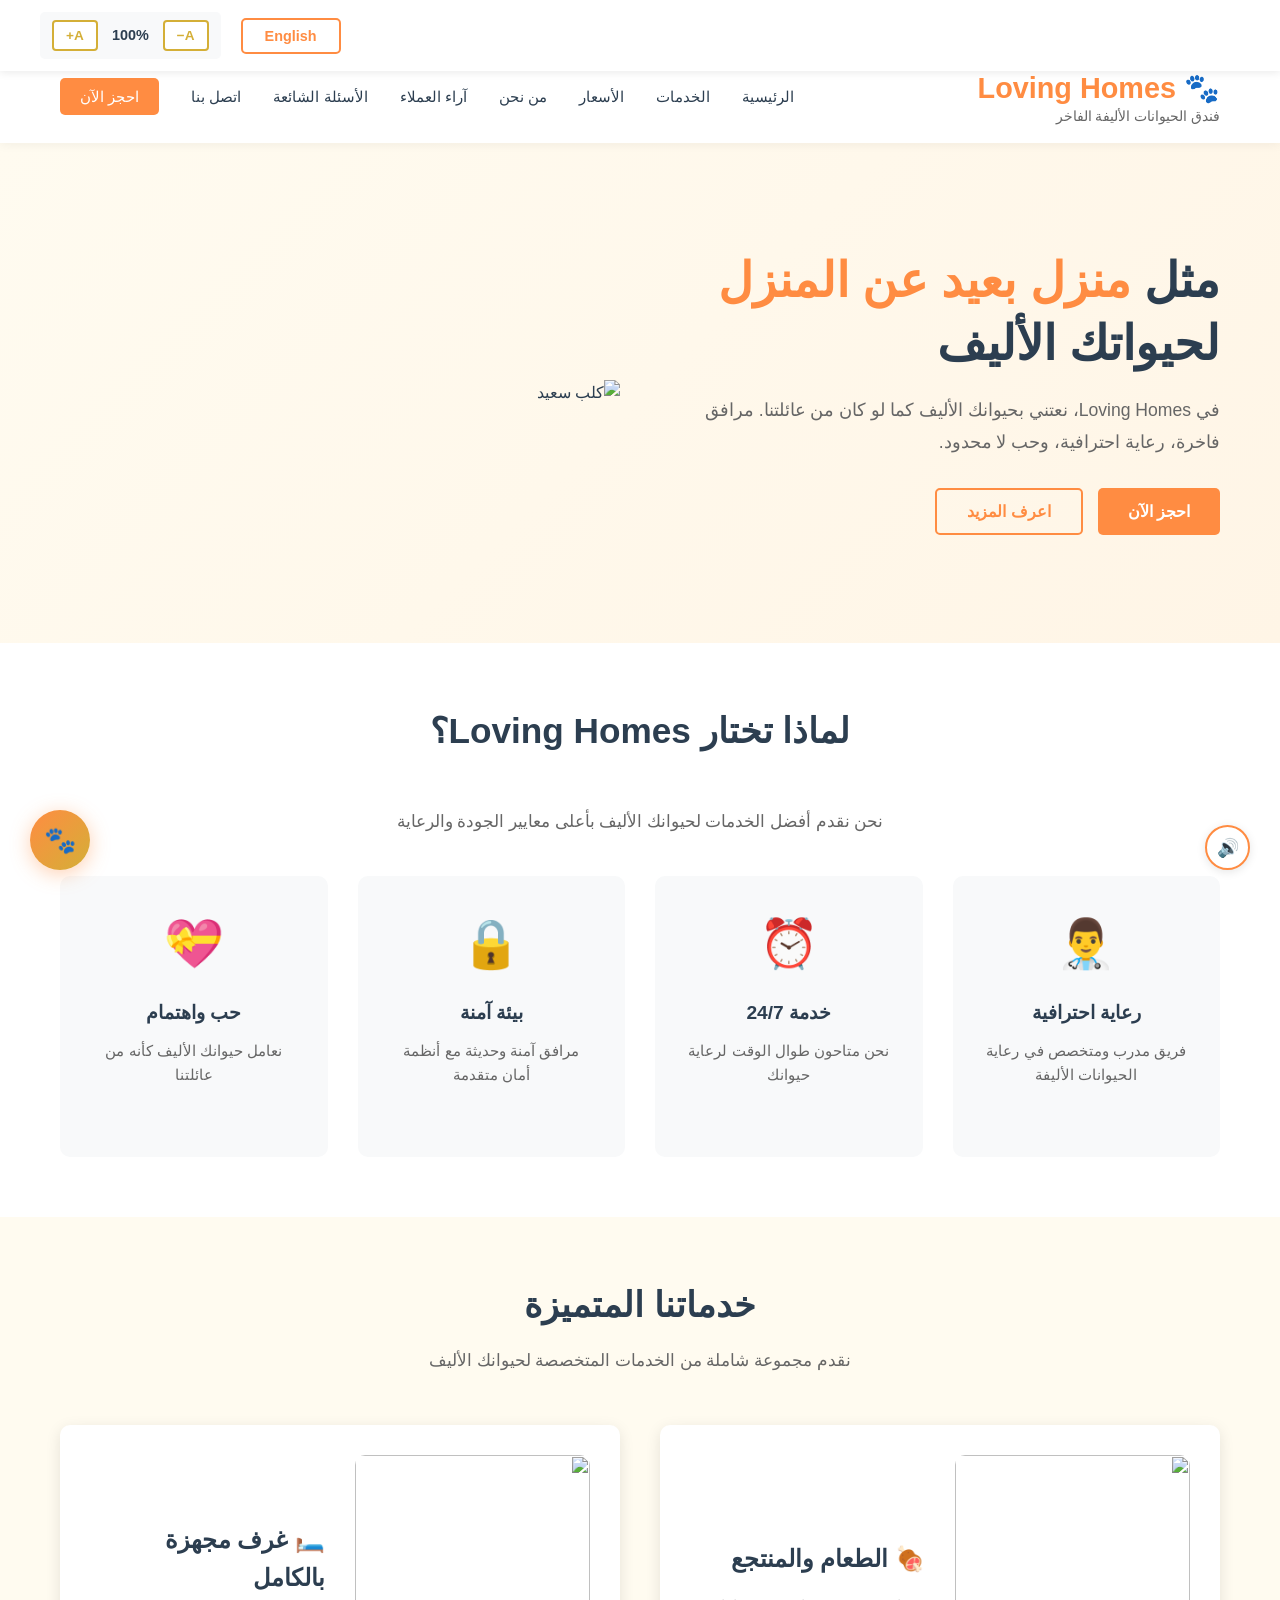
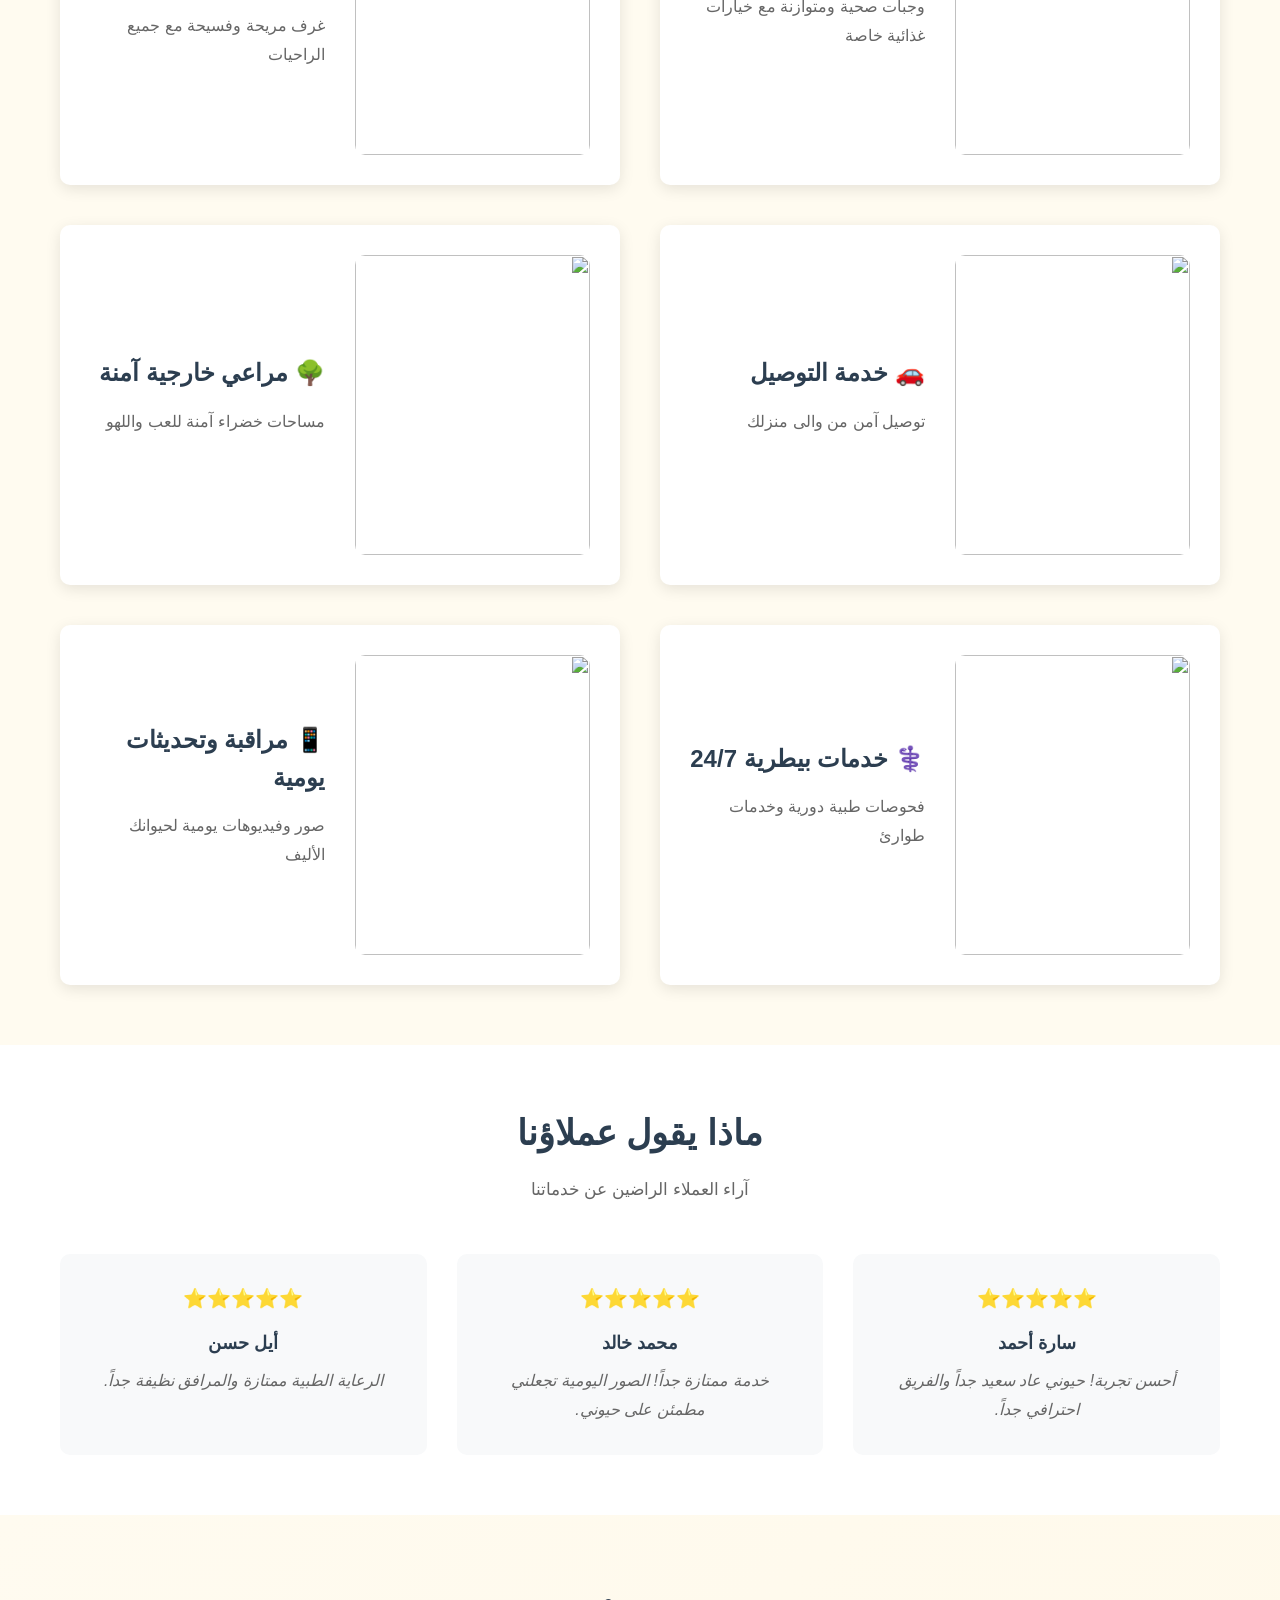
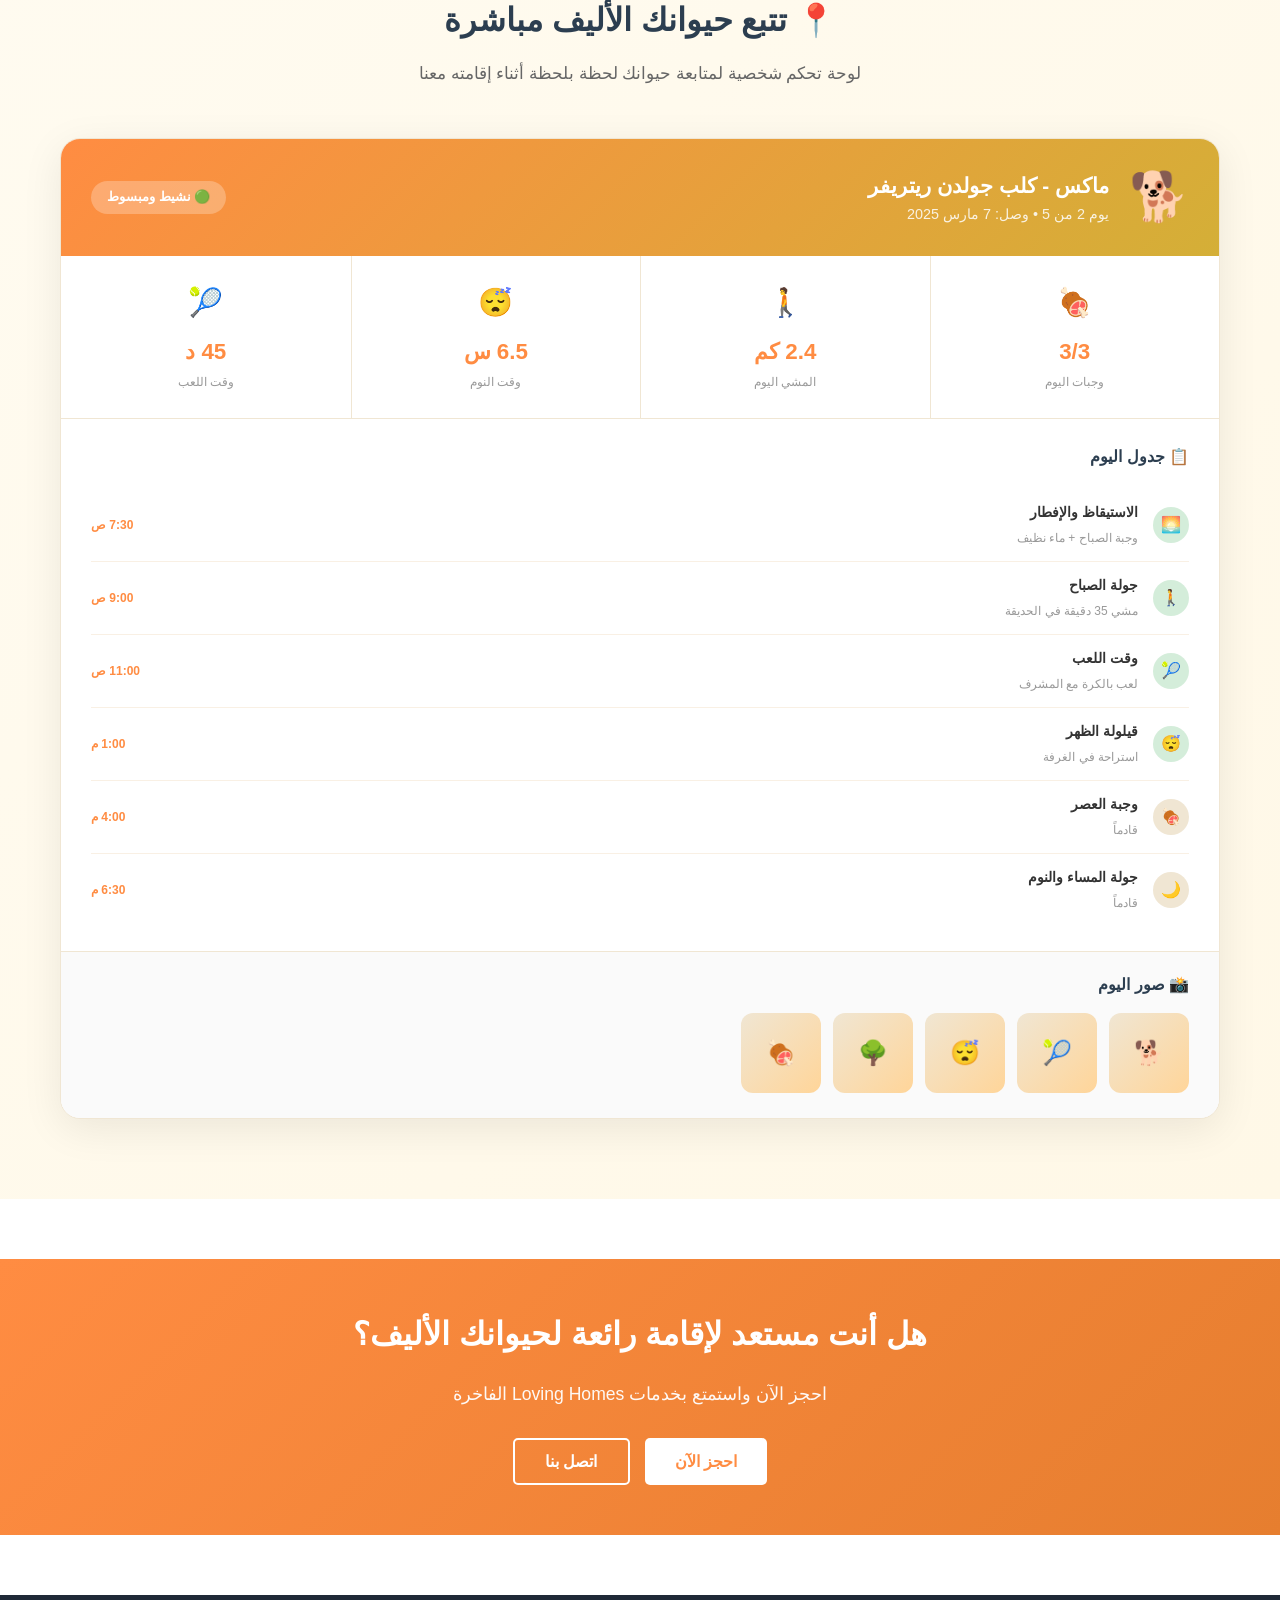
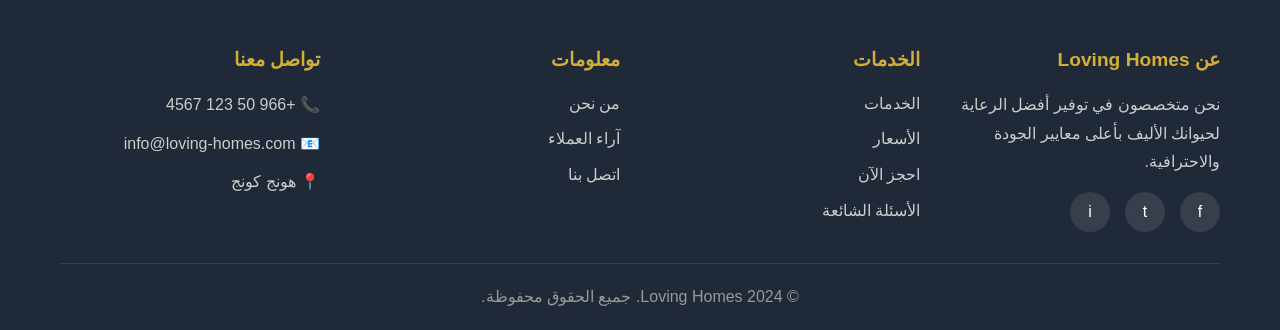
==== commit 30644e9d: "Update index.html" ====
--- a/index.html
+++ b/index.html
@@ -205,6 +205,6 @@
         </div>
     </footer>
 
-    <script src="js/script.js"></script>
+    <script src="script.js"></script>
 </body>
 </html>
